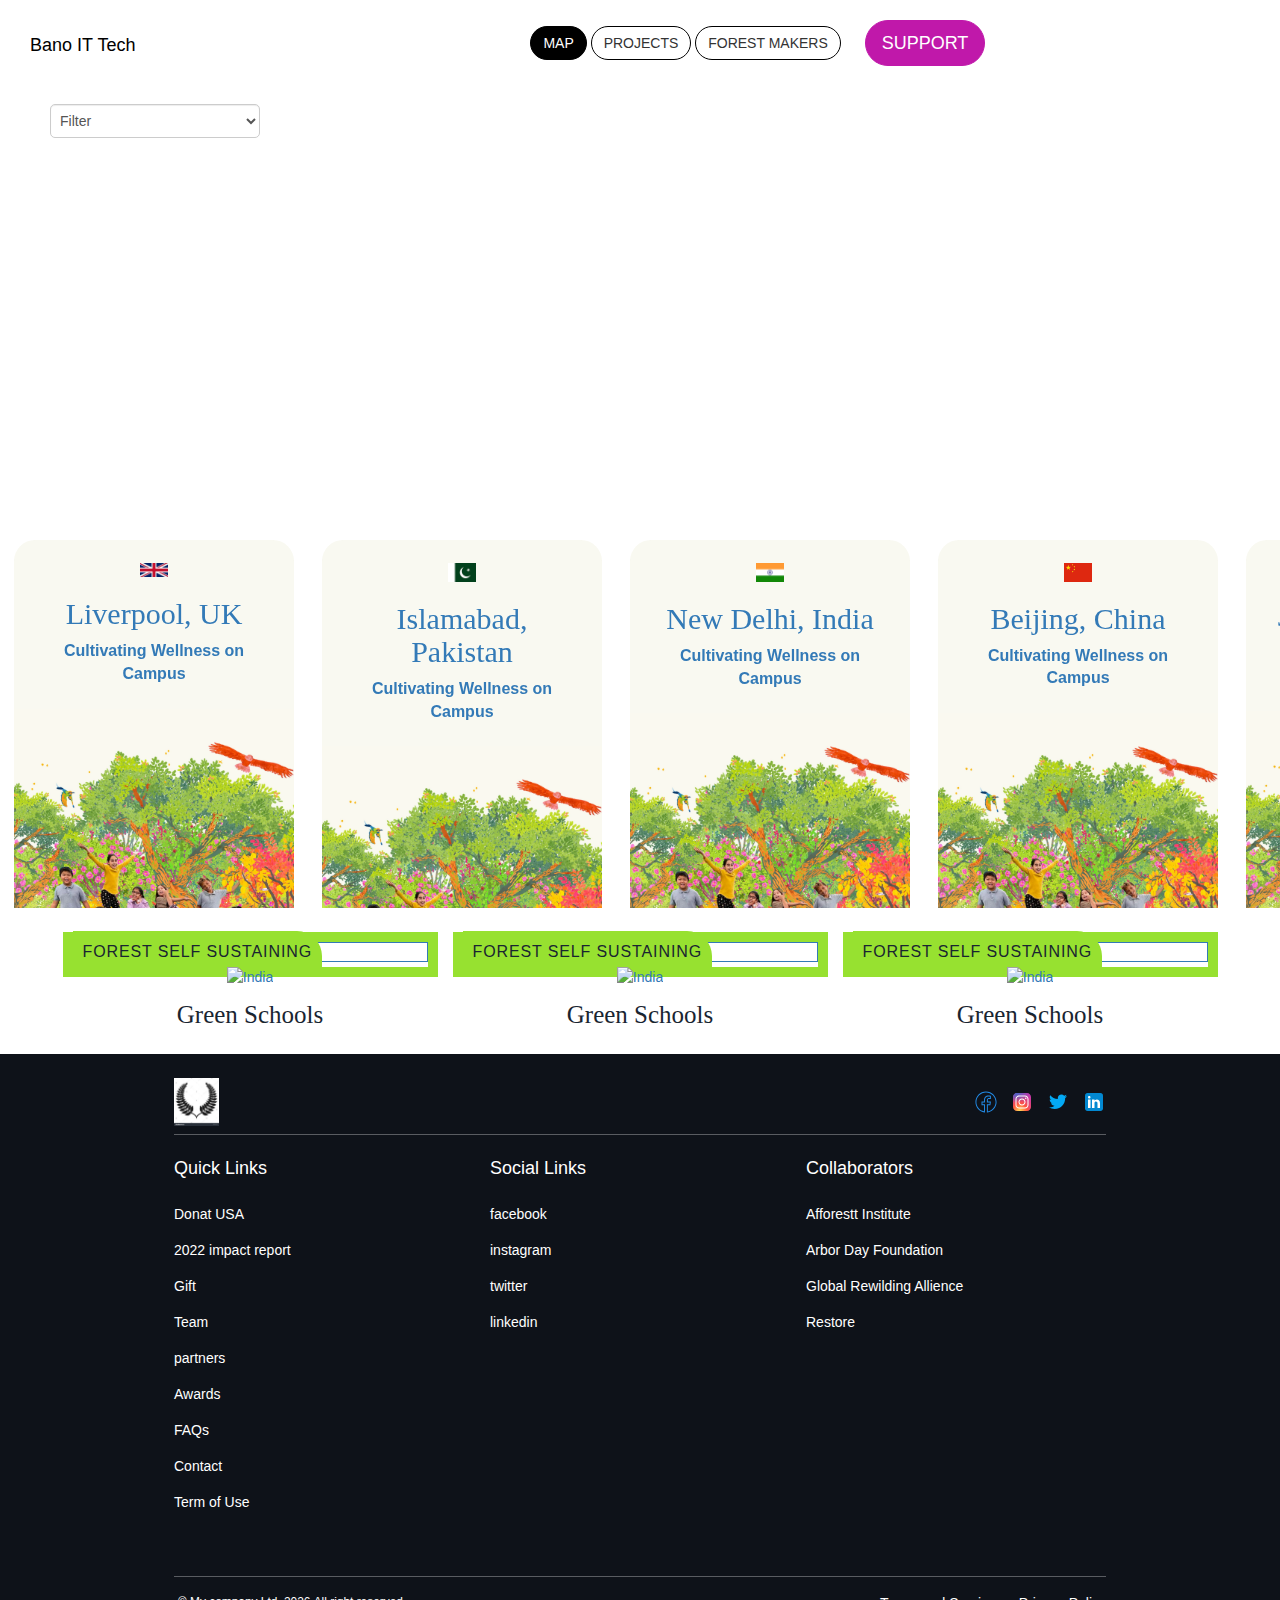
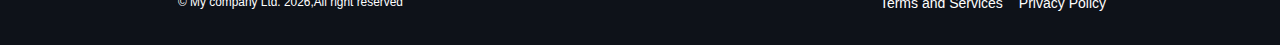
==== index.html @ d3b7c355 "common changes" ====
<!DOCTYPE html>
<html lang="en">

<head>
    <meta charset="UTF-8" />
    <meta http-equiv="X-UA-Compatible" content="IE=edge" />
    <meta name="viewport" content="width=device-width, initial-scale=1.0" />
    <title>mapExample</title>

    <link rel="stylesheet" href="./assets/css/bootstrap.min.css" />

    <link rel="stylesheet" href="https://unpkg.com/leaflet@1.9.4/dist/leaflet.css"
        integrity="sha256-p4NxAoJBhIIN+hmNHrzRCf9tD/miZyoHS5obTRR9BMY=" crossorigin="" />
    <link rel="stylesheet" href="./assets/css/style.css" />
    <link rel="stylesheet" href="./assets/css/style-slider.css" />

    <style>
        .sticky {
            position: -webkit-sticky;
            position: fixed;
            top: 0;
            width: 100%;
        }
    </style>

</head>

<body>

    <!-- navbar start -->
    <nav class="sticky navbar-light bg-light"
        style="padding-top: 20px; background-color: white !important; z-index: 2000;height: 90px;">
        <div class="container-fluid">
            <a class="navbar-brand" style="color: black;">Bano IT Tech</a>
            <button class="btn my-btn my-sm-0 item-center" style="
         color: white !important;
         background-color: black;
         margin-left: 380px;
       ">
                MAP
            </button>
            <button class="btn my-btn my-sm-0" style="margin-left: 0px">
                PROJECTS
            </button>
            <button class="btn my-btn my-sm-0" style="margin-left: 0px">
                FOREST MAKERS
            </button>
            <button class="btn my-btn-s btn-lg" onclick="location.href='support.html';">
                SUPPORT
            </button>
        </div>
    </nav>
    <!-- nabar end -->

    <div class="start">
        <!-- map start -->
        <div id="map-overlay">
            <select id="filter-select" class="form-control" onchange="listItem();">
                <option>Filter</option>
                <option value="1">Pakistan</option>
                <option value="2">UK</option>
                <option value="3">Canada</option>
                <option value="4">Dinagat Islands</option>
            </select>
        </div>
        <div id="map">
            <main class="grid-item main">
                <!-- style="transform: translate3d(-12810px, 0px, 0px); transition-duration: 0ms;" -->
                <div class="items">
                    <div class="items-0">
                        <div class="item item-start item-move" id="clickedItem1" style="margin-top: 450px;"
                            onclick="handleClick(this, 53.4084, 2.9916)">
                            <a class="item-a">
                                <div class="item-0">
                                    <div class="flag">
                                        <img src="./assets/images/UK.jpg" alt="UK">
                                    </div>
                                    <h3 class="t-size-l t-clearface t-align-c">
                                        Liverpool, UK
                                    </h3>
                                    <div class="mapProjectStrip_projectCardText__XGs_R t-size-xs t-align-c">
                                        Cultivating Wellness on Campus
                                    </div>
                                </div>
                                <div class="CardImage">
                                    <img src="./assets/images/happy.webp" data-sizes="auto"
                                        data-aspectratio="0.8225572629747753" alt="" class="lazyload" />
                                </div>
                            </a>
                        </div>
                        <div class="item item-start item-move" id="clickedItem2" style="margin-top: 450px;"
                            onclick="handleClick(this, 33.6844, 73.0479)">
                            <a class="item-a">
                                <div class="item-0">
                                    <div class="flag">
                                        <img src="./assets/images/pak.png" alt="UK">
                                    </div>
                                    <h3 class="t-size-l t-clearface t-align-c">
                                        Islamabad, Pakistan
                                    </h3>
                                    <div class="mapProjectStrip_projectCardText__XGs_R t-size-xs t-align-c">
                                        Cultivating Wellness on Campus
                                    </div>
                                </div>
                                <div class="CardImage">
                                    <img src="./assets/images/happy.webp" data-sizes="auto"
                                        data-aspectratio="0.8225572629747753" alt="" class="lazyload" />
                                </div>
                            </a>
                        </div>
                        <div class="item item-start" id="clickedItem3" style="margin-top: 450px;"
                            onclick="handleClick(this, 28.644800, 77.216721)">
                            <a class="item-a">
                                <div class="item-0">
                                    <div class="flag">
                                        <img src="./assets/images/india.png" alt="UK">
                                    </div>
                                    <h3 class="t-size-l t-clearface t-align-c">
                                        New Delhi, India
                                    </h3>
                                    <div class="mapProjectStrip_projectCardText__XGs_R t-size-xs t-align-c">
                                        Cultivating Wellness on Campus
                                    </div>
                                </div>
                                <div class="CardImage">
                                    <img src="./assets/images/happy.webp" data-sizes="auto"
                                        data-aspectratio="0.8225572629747753" alt="" class="lazyload" />
                                </div>
                            </a>
                        </div>
                        <div class="item item-start" id="clickedItem4" style="margin-top: 450px;"
                            onclick="handleClick(this, 39.916668, 116.383331)">
                            <a class="item-a">
                                <div class="item-0">
                                    <div class="flag">
                                        <img src="./assets/images/china.png" alt="UK">
                                    </div>
                                    <h3 class="t-size-l t-clearface t-align-c">
                                        Beijing, China
                                    </h3>
                                    <div class="mapProjectStrip_projectCardText__XGs_R t-size-xs t-align-c">
                                        Cultivating Wellness on Campus
                                    </div>
                                </div>
                                <div class="CardImage">
                                    <img src="./assets/images/happy.webp" data-sizes="auto"
                                        data-aspectratio="0.8225572629747753" alt="" class="lazyload" />
                                </div>
                            </a>
                        </div>
                        <div class="item item-start" id="clickedItem5" style="margin-top: 450px;"
                            onclick="handleClick(this, -6.200000, 106.816666)">
                            <a class="item-a">
                                <div class="item-0">
                                    <div class="flag">
                                        <img src="./assets/images/indonesia.jpg" alt="UK">
                                    </div>
                                    <h3 class="t-size-l t-clearface t-align-c">
                                        Jakarta, Indonesia
                                    </h3>
                                    <div class="mapProjectStrip_projectCardText__XGs_R t-size-xs t-align-c">
                                        Cultivating Wellness on Campus
                                    </div>
                                </div>
                                <div class="CardImage">
                                    <img src="./assets/images/happy.webp" data-sizes="auto"
                                        data-aspectratio="0.8225572629747753" alt="" class="lazyload" />
                                </div>
                            </a>
                        </div>
                        <div class="item item-start" id="clickedItem6" style="margin-top: 450px;"
                            onclick="handleClick(this, 23.810331,90.412521)">
                            <a class="item-a">
                                <div class="item-0">
                                    <div class="flag">
                                        <img src="./assets/images/bangaldesh.jpg" alt="UK">
                                    </div>
                                    <h3 class="t-size-l t-clearface t-align-c">
                                        Dhaka, Bangladesh
                                    </h3>
                                    <div class="mapProjectStrip_projectCardText__XGs_R t-size-xs t-align-c">
                                        Cultivating Wellness on Campus
                                    </div>
                                </div>
                                <div class="CardImage">
                                    <img src="./assets/images/happy.webp" data-sizes="auto"
                                        data-aspectratio="0.8225572629747753" alt="" class="lazyload" />
                                </div>
                            </a>
                        </div>
                        <div class="item item-start" id="clickedItem7" style="margin-top: 450px;"
                            onclick="handleClick(this, 35.652832, 139.839478)">
                            <a class="item-a">
                                <div class="item-0">
                                    <div class="flag">
                                        <img src="./assets/images/japan.png" alt="UK">
                                    </div>
                                    <h3 class="t-size-l t-clearface t-align-c">
                                        Tokyo, Japan
                                    </h3>
                                    <div class="mapProjectStrip_projectCardText__XGs_R t-size-xs t-align-c">
                                        Cultivating Wellness on Campus
                                    </div>
                                </div>
                                <div class="CardImage">
                                    <img src="./assets/images/happy.webp" data-sizes="auto"
                                        data-aspectratio="0.8225572629747753" alt="" class="lazyload" />
                                </div>
                            </a>
                        </div>
                        <div class="item item-start" id="clickedItem8" style="margin-top: 450px;"
                            onclick="handleClick(this, 35.715298, 51.404343)">
                            <a class="item-a">
                                <div class="item-0">
                                    <div class="flag">
                                        <img src="./assets/images/iran.png" alt="UK">
                                    </div>
                                    <h3 class="t-size-l t-clearface t-align-c">
                                        Tehran, Iran
                                    </h3>
                                    <div class="mapProjectStrip_projectCardText__XGs_R t-size-xs t-align-c">
                                        Cultivating Wellness on Campus
                                    </div>
                                </div>
                                <div class="CardImage">
                                    <img src="./assets/images/happy.webp" data-sizes="auto"
                                        data-aspectratio="0.8225572629747753" alt="" class="lazyload" />
                                </div>
                            </a>
                        </div>
                        <div class="item item-start" id="clickedItem9" style="margin-top: 450px;"
                            onclick="handleClick(this, 39.925533, 32.866287)">
                            <a class="item-a">
                                <div class="item-0">
                                    <div class="flag">
                                        <img src="./assets/images/turkey.png" alt="UK">
                                    </div>
                                    <h3 class="t-size-l t-clearface t-align-c">
                                        Ankara, Turkey
                                    </h3>
                                    <div class="mapProjectStrip_projectCardText__XGs_R t-size-xs t-align-c">
                                        Cultivating Wellness on Campus
                                    </div>
                                </div>
                                <div class="CardImage">
                                    <img src="./assets/images/happy.webp" data-sizes="auto"
                                        data-aspectratio="0.8225572629747753" alt="" class="lazyload" />
                                </div>
                            </a>
                        </div>
                        <div class="item item-start" id="clickedItem10" style="margin-top: 450px;"
                            onclick="handleClick(this, 13.736717,100.523186)">
                            <a class="item-a">
                                <div class="item-0">
                                    <div class="flag">
                                        <img src="./assets/images/thailand.png" alt="UK">
                                    </div>
                                    <h3 class="t-size-l t-clearface t-align-c">
                                        Bangkok, Thailand
                                    </h3>
                                    <div class="mapProjectStrip_projectCardText__XGs_R t-size-xs t-align-c">
                                        Cultivating Wellness on Campus
                                    </div>
                                </div>
                                <div class="CardImage">
                                    <img src="./assets/images/happy.webp" data-sizes="auto"
                                        data-aspectratio="0.8225572629747753" alt="" class="lazyload" />
                                </div>
                            </a>
                        </div>
                        <div class="item item-start" id="clickedItem11" style="margin-top: 450px;"
                            onclick="handleClick(this, 14.5995, 120.9842)">
                            <a class="item-a">
                                <div class="item-0">
                                    <div class="flag">
                                        <img src="./assets/images/Philippines.png" alt="UK">
                                    </div>
                                    <h3 class="t-size-l t-clearface t-align-c">
                                        Manila, Philippines
                                    </h3>
                                    <div class="mapProjectStrip_projectCardText__XGs_R t-size-xs t-align-c">
                                        Cultivating Wellness on Campus
                                    </div>
                                </div>
                                <div class="CardImage">
                                    <img src="./assets/images/happy.webp" data-sizes="auto"
                                        data-aspectratio="0.8225572629747753" alt="" class="lazyload" />
                                </div>
                            </a>
                        </div>
                        <div class="item item-start" id="clickedItem12" style="margin-top: 450px;"
                            onclick="handleClick(this, 21.0285, 105.8542)">
                            <a class="item-a">
                                <div class="item-0">
                                    <div class="flag">
                                        <img src="./assets/images/Vietnam.png" alt="UK">
                                    </div>
                                    <h3 class="t-size-l t-clearface t-align-c">
                                        Hanoi, Vietnam
                                    </h3>
                                    <div class="mapProjectStrip_projectCardText__XGs_R t-size-xs t-align-c">
                                        Cultivating Wellness on Campus
                                    </div>
                                </div>
                                <div class="CardImage">
                                    <img src="./assets/images/happy.webp" data-sizes="auto"
                                        data-aspectratio="0.8225572629747753" alt="" class="lazyload" />
                                </div>
                            </a>
                        </div>
                        <div class="item item-start" id="clickedItem13" style="margin-top: 450px;"
                            onclick="handleClick(this, 19.7633, 96.0785)">
                            <a class="item-a">
                                <div class="item-0">
                                    <div class="flag">
                                        <img src="./assets/images/Myanmar.png" alt="UK">
                                    </div>
                                    <h3 class="t-size-l t-clearface t-align-c">
                                        Naypyidaw, Myanmar
                                    </h3>
                                    <div class="mapProjectStrip_projectCardText__XGs_R t-size-xs t-align-c">
                                        Cultivating Wellness on Campus
                                    </div>
                                </div>
                                <div class="CardImage">
                                    <img src="./assets/images/happy.webp" data-sizes="auto"
                                        data-aspectratio="0.8225572629747753" alt="" class="lazyload" />
                                </div>
                            </a>
                        </div>
                        <div class="item item-start" id="clickedItem14" style="margin-top: 450px;"
                            onclick="handleClick(this, 37.5665, 126.9780)">
                            <a class="item-a">
                                <div class="item-0">
                                    <div class="flag">
                                        <img src="./assets/images/SouthKorea.png" alt="UK">
                                    </div>
                                    <h3 class="t-size-l t-clearface t-align-c">
                                        Seoul, South Korea
                                    </h3>
                                    <div class="mapProjectStrip_projectCardText__XGs_R t-size-xs t-align-c">
                                        Cultivating Wellness on Campus
                                    </div>
                                </div>
                                <div class="CardImage">
                                    <img src="./assets/images/happy.webp" data-sizes="auto"
                                        data-aspectratio="0.8225572629747753" alt="" class="lazyload" />
                                </div>
                            </a>
                        </div>
                        <div class="item item-start" id="clickedItem15" style="margin-top: 450px;"
                            onclick="handleClick(this, 33.3152, 44.3661)">
                            <a class="item-a">
                                <div class="item-0">
                                    <div class="flag">
                                        <img src="./assets/images/Iraq.png" alt="UK">
                                    </div>
                                    <h3 class="t-size-l t-clearface t-align-c">
                                        Baghdad, Iraq
                                    </h3>
                                    <div class="mapProjectStrip_projectCardText__XGs_R t-size-xs t-align-c">
                                        Cultivating Wellness on Campus
                                    </div>
                                </div>
                                <div class="CardImage">
                                    <img src="./assets/images/happy.webp" data-sizes="auto"
                                        data-aspectratio="0.8225572629747753" alt="" class="lazyload" />
                                </div>
                            </a>
                        </div>
                        <div class="item item-start" id="clickedItem16" style="margin-top: 450px;"
                            onclick="handleClick(this, 34.5553, 69.2075)">
                            <a class="item-a">
                                <div class="item-0">
                                    <div class="flag">
                                        <img src="./assets/images/Afghanistan.jpg" alt="UK">
                                    </div>
                                    <h3 class="t-size-l t-clearface t-align-c">
                                        Kabul, Afghanistan
                                    </h3>
                                    <div class="mapProjectStrip_projectCardText__XGs_R t-size-xs t-align-c">
                                        Cultivating Wellness on Campus
                                    </div>
                                </div>
                                <div class="CardImage">
                                    <img src="./assets/images/happy.webp" data-sizes="auto"
                                        data-aspectratio="0.8225572629747753" alt="" class="lazyload" />
                                </div>
                            </a>
                        </div>
                        <div class="item item-start" id="clickedItem17" style="margin-top: 450px;"
                            onclick="handleClick(this, 24.7136, 46.6753)">
                            <a class="item-a">
                                <div class="item-0">
                                    <div class="flag">
                                        <img src="./assets/images/SaudiArabia.png" alt="UK">
                                    </div>
                                    <h3 class="t-size-l t-clearface t-align-c">
                                        Riyadh, Saudi Arabia
                                    </h3>
                                    <div class="mapProjectStrip_projectCardText__XGs_R t-size-xs t-align-c">
                                        Cultivating Wellness on Campus
                                    </div>
                                </div>
                                <div class="CardImage">
                                    <img src="./assets/images/happy.webp" data-sizes="auto"
                                        data-aspectratio="0.8225572629747753" alt="" class="lazyload" />
                                </div>
                            </a>
                        </div>
                        <div class="item item-start" id="clickedItem18" style="margin-top: 450px;"
                            onclick="handleClick(this, 41.2995, 69.2401)">
                            <a class="item-a">
                                <div class="item-0">
                                    <div class="flag">
                                        <img src="./assets/images/Uzbekistan.png" alt="UK">
                                    </div>
                                    <h3 class="t-size-l t-clearface t-align-c">
                                        Tashkent, Uzbekistan
                                    </h3>
                                    <div class="mapProjectStrip_projectCardText__XGs_R t-size-xs t-align-c">
                                        Cultivating Wellness on Campus
                                    </div>
                                </div>
                                <div class="CardImage">
                                    <img src="./assets/images/happy.webp" data-sizes="auto"
                                        data-aspectratio="0.8225572629747753" alt="" class="lazyload" />
                                </div>
                            </a>
                        </div>
                        <div class="item item-start" id="clickedItem19" style="margin-top: 450px;"
                            onclick="handleClick(this, 15.3694, 44.1910)">
                            <a class="item-a">
                                <div class="item-0">
                                    <div class="flag">
                                        <img src="./assets/images/Yemen.png" alt="UK">
                                    </div>
                                    <h3 class="t-size-l t-clearface t-align-c">
                                        Sana'a, Yemen
                                    </h3>
                                    <div class="mapProjectStrip_projectCardText__XGs_R t-size-xs t-align-c">
                                        Cultivating Wellness on Campus
                                    </div>
                                </div>
                                <div class="CardImage">
                                    <img src="./assets/images/happy.webp" data-sizes="auto"
                                        data-aspectratio="0.8225572629747753" alt="" class="lazyload" />
                                </div>
                            </a>
                        </div>
                        <div class="item item-start" id="clickedItem20" style="margin-top: 450px;"
                            onclick="handleClick(this, 3.1390, 101.6869)">
                            <a class="item-a">
                                <div class="item-0">
                                    <div class="flag">
                                        <img src="./assets/images/Malaysia.png" alt="UK">
                                    </div>
                                    <h3 class="t-size-l t-clearface t-align-c">
                                        Kuala Lumpur, Malaysia
                                    </h3>
                                    <div class="mapProjectStrip_projectCardText__XGs_R t-size-xs t-align-c">
                                        Cultivating Wellness on Campus
                                    </div>
                                </div>
                                <div class="CardImage">
                                    <img src="./assets/images/happy.webp" data-sizes="auto"
                                        data-aspectratio="0.8225572629747753" alt="" class="lazyload" />
                                </div>
                            </a>
                        </div>
                        <div class="item item-start" id="clickedItem21" style="margin-top: 450px;"
                            onclick="handleClick(this, 27.7172, 85.3240)">
                            <a class="item-a">
                                <div class="item-0">
                                    <div class="flag">
                                        <img src="./assets/images/Nepal.png" alt="UK">
                                    </div>
                                    <h3 class="t-size-l t-clearface t-align-c">
                                        Kathmandu, Nepal
                                    </h3>
                                    <div class="mapProjectStrip_projectCardText__XGs_R t-size-xs t-align-c">
                                        Cultivating Wellness on Campus
                                    </div>
                                </div>
                                <div class="CardImage">
                                    <img src="./assets/images/happy.webp" data-sizes="auto"
                                        data-aspectratio="0.8225572629747753" alt="" class="lazyload" />
                                </div>
                            </a>
                        </div>
                        <div class="item item-start" id="clickedItem22" style="margin-top: 450px;"
                            onclick="handleClick(this, 39.0392, 125.7625)">
                            <a class="item-a">
                                <div class="item-0">
                                    <div class="flag">
                                        <img src="./assets/images/NorthKorea.png" alt="UK">
                                    </div>
                                    <h3 class="t-size-l t-clearface t-align-c">
                                        Pyongyang, North Korea
                                    </h3>
                                    <div class="mapProjectStrip_projectCardText__XGs_R t-size-xs t-align-c">
                                        Cultivating Wellness on Campus
                                    </div>
                                </div>
                                <div class="CardImage">
                                    <img src="./assets/images/happy.webp" data-sizes="auto"
                                        data-aspectratio="0.8225572629747753" alt="" class="lazyload" />
                                </div>
                            </a>
                        </div>
                        <div class="item item-start" id="clickedItem23" style="margin-top: 450px;"
                            onclick="handleClick(this, 33.5138, 36.2765)">
                            <a class="item-a">
                                <div class="item-0">
                                    <div class="flag">
                                        <img src="./assets/images/Syria.png" alt="UK">
                                    </div>
                                    <h3 class="t-size-l t-clearface t-align-c">
                                        Damascus, Syria
                                    </h3>
                                    <div class="mapProjectStrip_projectCardText__XGs_R t-size-xs t-align-c">
                                        Cultivating Wellness on Campus
                                    </div>
                                </div>
                                <div class="CardImage">
                                    <img src="./assets/images/happy.webp" data-sizes="auto"
                                        data-aspectratio="0.8225572629747753" alt="" class="lazyload" />
                                </div>
                            </a>
                        </div>
                        <div class="item item-start" id="clickedItem24" style="margin-top: 450px;"
                            onclick="handleClick(this, 6.9271, 79.8612)">
                            <a class="item-a">
                                <div class="item-0">
                                    <div class="flag">
                                        <img src="./assets/images/SriLanka.png" alt="UK">
                                    </div>
                                    <h3 class="t-size-l t-clearface t-align-c">
                                        Colombo, Sri Lanka
                                    </h3>
                                    <div class="mapProjectStrip_projectCardText__XGs_R t-size-xs t-align-c">
                                        Cultivating Wellness on Campus
                                    </div>
                                </div>
                                <div class="CardImage">
                                    <img src="./assets/images/happy.webp" data-sizes="auto"
                                        data-aspectratio="0.8225572629747753" alt="" class="lazyload" />
                                </div>
                            </a>
                        </div>
                        <div class="item item-start" id="clickedItem25" style="margin-top: 450px;"
                            onclick="handleClick(this, 51.1605, 71.4704)">
                            <a class="item-a">
                                <div class="item-0">
                                    <div class="flag">
                                        <img src="./assets/images/Kazakhstan.png" alt="UK">
                                    </div>
                                    <h3 class="t-size-l t-clearface t-align-c">
                                        Nur-Sultan, Kazakhstan
                                    </h3>
                                    <div class="mapProjectStrip_projectCardText__XGs_R t-size-xs t-align-c">
                                        Cultivating Wellness on Campus
                                    </div>
                                </div>
                                <div class="CardImage">
                                    <img src="./assets/images/happy.webp" data-sizes="auto"
                                        data-aspectratio="0.8225572629747753" alt="" class="lazyload" />
                                </div>
                            </a>
                        </div>
                        <div class="item item-start" id="clickedItem26" style="margin-top: 450px;"
                            onclick="handleClick(this, 11.5564, 104.9282)">
                            <a class="item-a">
                                <div class="item-0">
                                    <div class="flag">
                                        <img src="./assets/images/Cambodia.png" alt="UK">
                                    </div>
                                    <h3 class="t-size-l t-clearface t-align-c">
                                        Phnom Penh, Cambodia
                                    </h3>
                                    <div class="mapProjectStrip_projectCardText__XGs_R t-size-xs t-align-c">
                                        Cultivating Wellness on Campus
                                    </div>
                                </div>
                                <div class="CardImage">
                                    <img src="./assets/images/happy.webp" data-sizes="auto"
                                        data-aspectratio="0.8225572629747753" alt="" class="lazyload" />
                                </div>
                            </a>
                        </div>
                        <div class="item item-start" id="clickedItem27" style="margin-top: 450px;"
                            onclick="handleClick(this, 31.9632, 35.9304)">
                            <a class="item-a">
                                <div class="item-0">
                                    <div class="flag">
                                        <img src="./assets/images/Jordan.png" alt="UK">
                                    </div>
                                    <h3 class="t-size-l t-clearface t-align-c">
                                        Amman, Jordan
                                    </h3>
                                    <div class="mapProjectStrip_projectCardText__XGs_R t-size-xs t-align-c">
                                        Cultivating Wellness on Campus
                                    </div>
                                </div>
                                <div class="CardImage">
                                    <img src="./assets/images/happy.webp" data-sizes="auto"
                                        data-aspectratio="0.8225572629747753" alt="" class="lazyload" />
                                </div>
                            </a>
                        </div>
                        <div class="item item-start" id="clickedItem28" style="margin-top: 450px;"
                            onclick="handleClick(this, 40.4093, 49.8671)">
                            <a class="item-a">
                                <div class="item-0">
                                    <div class="flag">
                                        <img src="./assets/images/Azerbaijan.png" alt="UK">
                                    </div>
                                    <h3 class="t-size-l t-clearface t-align-c">
                                        Baku, Azerbaijan
                                    </h3>
                                    <div class="mapProjectStrip_projectCardText__XGs_R t-size-xs t-align-c">
                                        Cultivating Wellness on Campus
                                    </div>
                                </div>
                                <div class="CardImage">
                                    <img src="./assets/images/happy.webp" data-sizes="auto"
                                        data-aspectratio="0.8225572629747753" alt="" class="lazyload" />
                                </div>
                            </a>
                        </div>
                        <div class="item item-start" id="clickedItem29" style="margin-top: 450px;"
                            onclick="handleClick(this, 38.5600, 68.7738)">
                            <a class="item-a">
                                <div class="item-0">
                                    <div class="flag">
                                        <img src="./assets/images/Tajikistan.png" alt="UK">
                                    </div>
                                    <h3 class="t-size-l t-clearface t-align-c">
                                        Dushanbe, Tajikistan
                                    </h3>
                                    <div class="mapProjectStrip_projectCardText__XGs_R t-size-xs t-align-c">
                                        Cultivating Wellness on Campus
                                    </div>
                                </div>
                                <div class="CardImage">
                                    <img src="./assets/images/happy.webp" data-sizes="auto"
                                        data-aspectratio="0.8225572629747753" alt="" class="lazyload" />
                                </div>
                            </a>
                        </div>
                        <div class="item item-start" id="clickedItem30" style="margin-top: 450px;"
                            onclick="handleClick(this, 24.4539, 54.3773)">
                            <a class="item-a">
                                <div class="item-0">
                                    <div class="flag">
                                        <img src="./assets/images/UnitedArabEmirates.png" alt="UK">
                                    </div>
                                    <h3 class="t-size-l t-clearface t-align-c">
                                        Abu Dhabi, UAE
                                    </h3>
                                    <div class="mapProjectStrip_projectCardText__XGs_R t-size-xs t-align-c">
                                        Cultivating Wellness on Campus
                                    </div>
                                </div>
                                <div class="CardImage">
                                    <img src="./assets/images/happy.webp" data-sizes="auto"
                                        data-aspectratio="0.8225572629747753" alt="" class="lazyload" />
                                </div>
                            </a>
                        </div>
                        <div class="item item-start" id="clickedItem31" style="margin-top: 450px;"
                            onclick="handleClick(this, 31.7683, 35.2137)">
                            <a class="item-a">
                                <div class="item-0">
                                    <div class="flag">
                                        <img src="./assets/images/Israel.png" alt="UK">
                                    </div>
                                    <h3 class="t-size-l t-clearface t-align-c">
                                        Jerusalem, Israel
                                    </h3>
                                    <div class="mapProjectStrip_projectCardText__XGs_R t-size-xs t-align-c">
                                        Cultivating Wellness on Campus
                                    </div>
                                </div>
                                <div class="CardImage">
                                    <img src="./assets/images/happy.webp" data-sizes="auto"
                                        data-aspectratio="0.8225572629747753" alt="" class="lazyload" />
                                </div>
                            </a>
                        </div>
                        <div class="item item-start" id="clickedItem32" style="margin-top: 450px;"
                            onclick="handleClick(this, 17.9757, 102.6331)">
                            <a class="item-a">
                                <div class="item-0">
                                    <div class="flag">
                                        <img src="./assets/images/Laos.png" alt="UK">
                                    </div>
                                    <h3 class="t-size-l t-clearface t-align-c">
                                        Vientiane, Laos
                                    </h3>
                                    <div class="mapProjectStrip_projectCardText__XGs_R t-size-xs t-align-c">
                                        Cultivating Wellness on Campus
                                    </div>
                                </div>
                                <div class="CardImage">
                                    <img src="./assets/images/happy.webp" data-sizes="auto"
                                        data-aspectratio="0.8225572629747753" alt="" class="lazyload" />
                                </div>
                            </a>
                        </div>
                        <div class="item item-start" id="clickedItem33" style="margin-top: 450px;"
                            onclick="handleClick(this, 42.8746, 74.5698)">
                            <a class="item-a">
                                <div class="item-0">
                                    <div class="flag">
                                        <img src="./assets/images/Kyrgyzstan.png" alt="UK">
                                    </div>
                                    <h3 class="t-size-l t-clearface t-align-c">
                                        Bishkek, Kyrgyzstan
                                    </h3>
                                    <div class="mapProjectStrip_projectCardText__XGs_R t-size-xs t-align-c">
                                        Cultivating Wellness on Campus
                                    </div>
                                </div>
                                <div class="CardImage">
                                    <img src="./assets/images/happy.webp" data-sizes="auto"
                                        data-aspectratio="0.8225572629747753" alt="" class="lazyload" />
                                </div>
                            </a>
                        </div>
                        <div class="item item-start" id="clickedItem34" style="margin-top: 450px;"
                            onclick="handleClick(this, 37.9601, 58.3261)">
                            <a class="item-a">
                                <div class="item-0">
                                    <div class="flag">
                                        <img src="./assets/images/Turkmenistan.jpg" alt="UK">
                                    </div>
                                    <h3 class="t-size-l t-clearface t-align-c">
                                        Ashgabat, Turkmenistan
                                    </h3>
                                    <div class="mapProjectStrip_projectCardText__XGs_R t-size-xs t-align-c">
                                        Cultivating Wellness on Campus
                                    </div>
                                </div>
                                <div class="CardImage">
                                    <img src="./assets/images/happy.webp" data-sizes="auto"
                                        data-aspectratio="0.8225572629747753" alt="" class="lazyload" />
                                </div>
                            </a>
                        </div>
                        <div class="item item-start" id="clickedItem35" style="margin-top: 450px;"
                            onclick="handleClick(this, 1.3521, 103.8198)">
                            <a class="item-a">
                                <div class="item-0">
                                    <div class="flag">
                                        <img src="./assets/images/Singapore.png" alt="UK">
                                    </div>
                                    <h3 class="t-size-l t-clearface t-align-c">
                                        Singapore, Singapore
                                    </h3>
                                    <div class="mapProjectStrip_projectCardText__XGs_R t-size-xs t-align-c">
                                        Cultivating Wellness on Campus
                                    </div>
                                </div>
                                <div class="CardImage">
                                    <img src="./assets/images/happy.webp" data-sizes="auto"
                                        data-aspectratio="0.8225572629747753" alt="" class="lazyload" />
                                </div>
                            </a>
                        </div>
                        <div class="item item-start" id="clickedItem36" style="margin-top: 450px;"
                            onclick="handleClick(this, 31.9038, 35.2034)">
                            <a class="item-a">
                                <div class="item-0">
                                    <div class="flag">
                                        <img src="./assets/images/StateofPalestine.png" alt="UK">
                                    </div>
                                    <h3 class="t-size-l t-clearface t-align-c">
                                        Ramallah, State of Palestine
                                    </h3>
                                    <div class="mapProjectStrip_projectCardText__XGs_R t-size-xs t-align-c">
                                        Cultivating Wellness on Campus
                                    </div>
                                </div>
                                <div class="CardImage">
                                    <img src="./assets/images/happy.webp" data-sizes="auto"
                                        data-aspectratio="0.8225572629747753" alt="" class="lazyload" />
                                </div>
                            </a>
                        </div>
                        <div class="item item-start" id="clickedItem37" style="margin-top: 450px;"
                            onclick="handleClick(this, 33.8886, 35.4955)">
                            <a class="item-a">
                                <div class="item-0">
                                    <div class="flag">
                                        <img src="./assets/images/Lebanon.png" alt="UK">
                                    </div>
                                    <h3 class="t-size-l t-clearface t-align-c">
                                        Beirut, Lebanon
                                    </h3>
                                    <div class="mapProjectStrip_projectCardText__XGs_R t-size-xs t-align-c">
                                        Cultivating Wellness on Campus
                                    </div>
                                </div>
                                <div class="CardImage">
                                    <img src="./assets/images/happy.webp" data-sizes="auto"
                                        data-aspectratio="0.8225572629747753" alt="" class="lazyload" />
                                </div>
                            </a>
                        </div>
                        <div class="item item-start" id="clickedItem38" style="margin-top: 450px;"
                            onclick="handleClick(this, 23.6100, 58.5909)">
                            <a class="item-a">
                                <div class="item-0">
                                    <div class="flag">
                                        <img src="./assets/images/Oman.png" alt="UK">
                                    </div>
                                    <h3 class="t-size-l t-clearface t-align-c">
                                        Muscat, Oman
                                    </h3>
                                    <div class="mapProjectStrip_projectCardText__XGs_R t-size-xs t-align-c">
                                        Cultivating Wellness on Campus
                                    </div>
                                </div>
                                <div class="CardImage">
                                    <img src="./assets/images/happy.webp" data-sizes="auto"
                                        data-aspectratio="0.8225572629747753" alt="" class="lazyload" />
                                </div>
                            </a>
                        </div>
                        <div class="item item-start" id="clickedItem39" style="margin-top: 450px;"
                            onclick="handleClick(this, 29.3759, 47.9774)">
                            <a class="item-a">
                                <div class="item-0">
                                    <div class="flag">
                                        <img src="./assets/images/Kuwait.png" alt="UK">
                                    </div>
                                    <h3 class="t-size-l t-clearface t-align-c">
                                        Kuwait City, Kuwait
                                    </h3>
                                    <div class="mapProjectStrip_projectCardText__XGs_R t-size-xs t-align-c">
                                        Cultivating Wellness on Campus
                                    </div>
                                </div>
                                <div class="CardImage">
                                    <img src="./assets/images/happy.webp" data-sizes="auto"
                                        data-aspectratio="0.8225572629747753" alt="" class="lazyload" />
                                </div>
                            </a>
                        </div>
                        <div class="item item-start" id="clickedItem40" style="margin-top: 450px;"
                            onclick="handleClick(this, 41.7151, 44.8271)">
                            <a class="item-a">
                                <div class="item-0">
                                    <div class="flag">
                                        <img src="./assets/images/Georgia.png" alt="UK">
                                    </div>
                                    <h3 class="t-size-l t-clearface t-align-c">
                                        Tbilisi, Georgia
                                    </h3>
                                    <div class="mapProjectStrip_projectCardText__XGs_R t-size-xs t-align-c">
                                        Cultivating Wellness on Campus
                                    </div>
                                </div>
                                <div class="CardImage">
                                    <img src="./assets/images/happy.webp" data-sizes="auto"
                                        data-aspectratio="0.8225572629747753" alt="" class="lazyload" />
                                </div>
                            </a>
                        </div>
                        <div class="item item-start" id="clickedItem41" style="margin-top: 450px;"
                            onclick="handleClick(this, 47.9204, 106.9179)">
                            <a class="item-a">
                                <div class="item-0">
                                    <div class="flag">
                                        <img src="./assets/images/Mongolia.png" alt="UK">
                                    </div>
                                    <h3 class="t-size-l t-clearface t-align-c">
                                        Ulaanbaatar, Mongolia
                                    </h3>
                                    <div class="mapProjectStrip_projectCardText__XGs_R t-size-xs t-align-c">
                                        Cultivating Wellness on Campus
                                    </div>
                                </div>
                                <div class="CardImage">
                                    <img src="./assets/images/happy.webp" data-sizes="auto"
                                        data-aspectratio="0.8225572629747753" alt="" class="lazyload" />
                                </div>
                            </a>
                        </div>
                        <div class="item item-start" id="clickedItem42" style="margin-top: 450px;"
                            onclick="handleClick(this, 40.1872, 44.5152)">
                            <a class="item-a">
                                <div class="item-0">
                                    <div class="flag">
                                        <img src="./assets/images/Armenia.png" alt="UK">
                                    </div>
                                    <h3 class="t-size-l t-clearface t-align-c">
                                        Yerevan, Armenia
                                    </h3>
                                    <div class="mapProjectStrip_projectCardText__XGs_R t-size-xs t-align-c">
                                        Cultivating Wellness on Campus
                                    </div>
                                </div>
                                <div class="CardImage">
                                    <img src="./assets/images/happy.webp" data-sizes="auto"
                                        data-aspectratio="0.8225572629747753" alt="" class="lazyload" />
                                </div>
                            </a>
                        </div>
                        <div class="item item-start" id="clickedItem43" style="margin-top: 450px;"
                            onclick="handleClick(this, 25.2769, 51.5200)">
                            <a class="item-a">
                                <div class="item-0">
                                    <div class="flag">
                                        <img src="./assets/images/Qatar.png" alt="UK">
                                    </div>
                                    <h3 class="t-size-l t-clearface t-align-c">
                                        Doha, Qatar
                                    </h3>
                                    <div class="mapProjectStrip_projectCardText__XGs_R t-size-xs t-align-c">
                                        Cultivating Wellness on Campus
                                    </div>
                                </div>
                                <div class="CardImage">
                                    <img src="./assets/images/happy.webp" data-sizes="auto"
                                        data-aspectratio="0.8225572629747753" alt="" class="lazyload" />
                                </div>
                            </a>
                        </div>
                        <div class="item item-start" id="clickedItem44" style="margin-top: 450px;"
                            onclick="handleClick(this, 26.2285, 50.5860)">
                            <a class="item-a">
                                <div class="item-0">
                                    <div class="flag">
                                        <img src="./assets/images/Bahrain.png" alt="UK">
                                    </div>
                                    <h3 class="t-size-l t-clearface t-align-c">
                                        Manama, Bahrain
                                    </h3>
                                    <div class="mapProjectStrip_projectCardText__XGs_R t-size-xs t-align-c">
                                        Cultivating Wellness on Campus
                                    </div>
                                </div>
                                <div class="CardImage">
                                    <img src="./assets/images/happy.webp" data-sizes="auto"
                                        data-aspectratio="0.8225572629747753" alt="" class="lazyload" />
                                </div>
                            </a>
                        </div>
                        <div class="item item-start" id="clickedItem45" style="margin-top: 450px;"
                            onclick="handleClick(this, 8.5568, 125.5603)">
                            <a class="item-a">
                                <div class="item-0">
                                    <div class="flag">
                                        <img src="./assets/images/Timor-Leste.png" alt="UK">
                                    </div>
                                    <h3 class="t-size-l t-clearface t-align-c">
                                        Dili, Timor-Leste
                                    </h3>
                                    <div class="mapProjectStrip_projectCardText__XGs_R t-size-xs t-align-c">
                                        Cultivating Wellness on Campus
                                    </div>
                                </div>
                                <div class="CardImage">
                                    <img src="./assets/images/happy.webp" data-sizes="auto"
                                        data-aspectratio="0.8225572629747753" alt="" class="lazyload" />
                                </div>
                            </a>
                        </div>
                        <div class="item item-start" id="clickedItem46" style="margin-top: 450px;"
                            onclick="handleClick(this, 35.1856, 33.3823)">
                            <a class="item-a">
                                <div class="item-0">
                                    <div class="flag">
                                        <img src="./assets/images/Cyprus.png" alt="UK">
                                    </div>
                                    <h3 class="t-size-l t-clearface t-align-c">
                                        Nicosia, Cyprus
                                    </h3>
                                    <div class="mapProjectStrip_projectCardText__XGs_R t-size-xs t-align-c">
                                        Cultivating Wellness on Campus
                                    </div>
                                </div>
                                <div class="CardImage">
                                    <img src="./assets/images/happy.webp" data-sizes="auto"
                                        data-aspectratio="0.8225572629747753" alt="" class="lazyload" />
                                </div>
                            </a>
                        </div>
                        <div class="item item-start" id="clickedItem47" style="margin-top: 450px;"
                            onclick="handleClick(this, 27.4728, 89.6390)">
                            <a class="item-a">
                                <div class="item-0">
                                    <div class="flag">
                                        <img src="./assets/images/Bhutan.png" alt="UK">
                                    </div>
                                    <h3 class="t-size-l t-clearface t-align-c">
                                        Thimphu, Bhutan
                                    </h3>
                                    <div class="mapProjectStrip_projectCardText__XGs_R t-size-xs t-align-c">
                                        Cultivating Wellness on Campus
                                    </div>
                                </div>
                                <div class="CardImage">
                                    <img src="./assets/images/happy.webp" data-sizes="auto"
                                        data-aspectratio="0.8225572629747753" alt="" class="lazyload" />
                                </div>
                            </a>
                        </div>
                        <div class="item item-start" id="clickedItem48" style="margin-top: 450px;"
                            onclick="handleClick(this, 4.1755, 73.5093)">
                            <a class="item-a">
                                <div class="item-0">
                                    <div class="flag">
                                        <img src="./assets/images/Maldives.png" alt="UK">
                                    </div>
                                    <h3 class="t-size-l t-clearface t-align-c">
                                        Malé, Maldives
                                    </h3>
                                    <div class="mapProjectStrip_projectCardText__XGs_R t-size-xs t-align-c">
                                        Cultivating Wellness on Campus
                                    </div>
                                </div>
                                <div class="CardImage">
                                    <img src="./assets/images/happy.webp" data-sizes="auto"
                                        data-aspectratio="0.8225572629747753" alt="" class="lazyload" />
                                </div>
                            </a>
                        </div>
                        <div class="item item-start" id="clickedItem49" style="margin-top: 450px;"
                            onclick="handleClick(this, 4.9031, 114.9408)">
                            <a class="item-a">
                                <div class="item-0">
                                    <div class="flag">
                                        <img src="./assets/images/Brunei.jpg" alt="UK">
                                    </div>
                                    <h3 class="t-size-l t-clearface t-align-c">
                                        Bandar Seri Begawan, Brunei
                                    </h3>
                                    <div class="mapProjectStrip_projectCardText__XGs_R t-size-xs t-align-c">
                                        Cultivating Wellness on Campus
                                    </div>
                                </div>
                                <div class="CardImage">
                                    <img src="./assets/images/happy.webp" data-sizes="auto"
                                        data-aspectratio="0.8225572629747753" alt="" class="lazyload" />
                                </div>
                            </a>
                        </div>
                    </div>
                </div>
            </main>
        </div>
    </div>
    <!-- map end -->

    <!-- grid start -->
    <div class="grid">
        <div class="grids">
            <div class="grids-0">

                <div class="t-align-c item-grid item-grid-0 grid-item-prj">
                    <a class="item-a-grid"
                        style="border-color: rgb(151, 225, 48); border-width: 10px; border-style: solid;" href="">
                        <div class="item-f"><img
                                src="https://cdn.sanity.io/images/oyzyxja8/production/b704a10f0fdcb8ec6b7a96ef936c1aa6a5388149-214x142.png?w=120&amp;q=75"
                                alt="India"></div>
                        <div class="item-main">
                            <div class="item-main-0 t-size-xs t-uc"
                                style="background-color: rgb(151, 225, 48);color: #192531;">Forest Self Sustaining
                            </div>
                            <img class="image-grid"
                                src="https://cdn.sanity.io/images/oyzyxja8/production/fa36ce47ef366af84cb31f7226b78c21e86d42f7-1500x1561.jpg?w=1500&amp;q=85&amp;auto=format"
                                data-src="https://cdn.sanity.io/images/oyzyxja8/production/fa36ce47ef366af84cb31f7226b78c21e86d42f7-1500x1561.jpg?w=1500&amp;q=85&amp;auto=format"
                                data-srcset="https://cdn.sanity.io/images/oyzyxja8/production/fa36ce47ef366af84cb31f7226b78c21e86d42f7-1500x1561.jpg?w=1500&amp;q=85&amp;auto=format 1500w,https://cdn.sanity.io/images/oyzyxja8/production/fa36ce47ef366af84cb31f7226b78c21e86d42f7-1500x1561.jpg?w=750&amp;q=85&amp;auto=format 750w"
                                data-sizes="auto" data-aspectratio="0.9609224855861627" alt=""
                                class="impactGrid_image__ts6i3 lazyautosizes ls-is-cached lazyloaded" sizes="376px"
                                srcset="https://cdn.sanity.io/images/oyzyxja8/production/fa36ce47ef366af84cb31f7226b78c21e86d42f7-1500x1561.jpg?w=1500&amp;q=85&amp;auto=format 1500w,https://cdn.sanity.io/images/oyzyxja8/production/fa36ce47ef366af84cb31f7226b78c21e86d42f7-1500x1561.jpg?w=750&amp;q=85&amp;auto=format 750w">
                        </div>
                    </a>
                    <div class="after-image">
                        <div>
                            <h2 class="image-title t-heading t-clearface"><a href="">Green Schools</a></h2>
                        </div>
                    </div>
                </div>

                <div class="t-align-c item-grid item-grid-0 grid-item-prj">
                    <a class="item-a-grid"
                        style="border-color: rgb(151, 225, 48); border-width: 10px; border-style: solid;" href="">
                        <div class="item-f"><img
                                src="https://cdn.sanity.io/images/oyzyxja8/production/b704a10f0fdcb8ec6b7a96ef936c1aa6a5388149-214x142.png?w=120&amp;q=75"
                                alt="India"></div>
                        <div class="item-main">
                            <div class="item-main-0 t-size-xs t-uc"
                                style="background-color: rgb(151, 225, 48);color: #192531;">Forest Self Sustaining
                            </div>
                            <img class="image-grid"
                                src="https://cdn.sanity.io/images/oyzyxja8/production/fa36ce47ef366af84cb31f7226b78c21e86d42f7-1500x1561.jpg?w=1500&amp;q=85&amp;auto=format"
                                data-src="https://cdn.sanity.io/images/oyzyxja8/production/fa36ce47ef366af84cb31f7226b78c21e86d42f7-1500x1561.jpg?w=1500&amp;q=85&amp;auto=format"
                                data-srcset="https://cdn.sanity.io/images/oyzyxja8/production/fa36ce47ef366af84cb31f7226b78c21e86d42f7-1500x1561.jpg?w=1500&amp;q=85&amp;auto=format 1500w,https://cdn.sanity.io/images/oyzyxja8/production/fa36ce47ef366af84cb31f7226b78c21e86d42f7-1500x1561.jpg?w=750&amp;q=85&amp;auto=format 750w"
                                data-sizes="auto" data-aspectratio="0.9609224855861627" alt=""
                                class="impactGrid_image__ts6i3 lazyautosizes ls-is-cached lazyloaded" sizes="376px"
                                srcset="https://cdn.sanity.io/images/oyzyxja8/production/fa36ce47ef366af84cb31f7226b78c21e86d42f7-1500x1561.jpg?w=1500&amp;q=85&amp;auto=format 1500w,https://cdn.sanity.io/images/oyzyxja8/production/fa36ce47ef366af84cb31f7226b78c21e86d42f7-1500x1561.jpg?w=750&amp;q=85&amp;auto=format 750w">
                        </div>
                    </a>
                    <div class="after-image">
                        <div>
                            <h2 class="image-title t-heading t-clearface"><a href="">Green Schools</a></h2>
                        </div>
                    </div>
                </div>

                <div class="t-align-c item-grid item-grid-0 grid-item-prj">
                    <a class="item-a-grid"
                        style="border-color: rgb(151, 225, 48); border-width: 10px; border-style: solid;" href="">
                        <div class="item-f"><img
                                src="https://cdn.sanity.io/images/oyzyxja8/production/b704a10f0fdcb8ec6b7a96ef936c1aa6a5388149-214x142.png?w=120&amp;q=75"
                                alt="India"></div>
                        <div class="item-main">
                            <div class="item-main-0 t-size-xs t-uc"
                                style="background-color: rgb(151, 225, 48);color: #192531;">Forest Self Sustaining
                            </div>
                            <img class="image-grid"
                                src="https://cdn.sanity.io/images/oyzyxja8/production/fa36ce47ef366af84cb31f7226b78c21e86d42f7-1500x1561.jpg?w=1500&amp;q=85&amp;auto=format"
                                data-src="https://cdn.sanity.io/images/oyzyxja8/production/fa36ce47ef366af84cb31f7226b78c21e86d42f7-1500x1561.jpg?w=1500&amp;q=85&amp;auto=format"
                                data-srcset="https://cdn.sanity.io/images/oyzyxja8/production/fa36ce47ef366af84cb31f7226b78c21e86d42f7-1500x1561.jpg?w=1500&amp;q=85&amp;auto=format 1500w,https://cdn.sanity.io/images/oyzyxja8/production/fa36ce47ef366af84cb31f7226b78c21e86d42f7-1500x1561.jpg?w=750&amp;q=85&amp;auto=format 750w"
                                data-sizes="auto" data-aspectratio="0.9609224855861627" alt=""
                                class="impactGrid_image__ts6i3 lazyautosizes ls-is-cached lazyloaded" sizes="376px"
                                srcset="https://cdn.sanity.io/images/oyzyxja8/production/fa36ce47ef366af84cb31f7226b78c21e86d42f7-1500x1561.jpg?w=1500&amp;q=85&amp;auto=format 1500w,https://cdn.sanity.io/images/oyzyxja8/production/fa36ce47ef366af84cb31f7226b78c21e86d42f7-1500x1561.jpg?w=750&amp;q=85&amp;auto=format 750w">
                        </div>
                    </a>
                    <div class="after-image">
                        <div>
                            <h2 class="image-title t-heading t-clearface"><a href="">Green Schools</a></h2>
                        </div>
                    </div>
                </div>


            </div>
        </div>
    </div>
    <!-- grid end -->




    <!-- commented old code -->
    <!-- <div class="container-fluid">
        <div class="row">
            <div class="col-md-3 my-div text-center" id="div-overlay-pk" onclick="funcIsl()">
                <button id="btn-pic-pk" onclick="applyStylesMinus('btn-pic-pk','div-pad-pk', 'div-overlay-pk'); event.stopPropagation(); "><svg
                        width="26" height="26" viewBox="0 0 26 26" xmlns="http://www.w3.org/2000/svg">
                        <title>Reset</title>
                        <g stroke="#192531" stroke-width="2" fill="none" fill-rule="evenodd">
                            <rect fill="#F9F9F1" x="1" y="1" width="24" height="24" rx="12"></rect>
                            <path stroke-linecap="round" d="M9 9.04l8.52 8.45M9.02 17.54l8.49-8.48"></path>
                        </g>
                    </svg></button>
                <div class="" id="div-pad-pk" style="padding-top: 20px;">
                    <img src="./assets/images/pak.png" alt="South Africa " width="10%">
                </div>

                <h3 class="">Pakistan</h3>
                <div class="">Cultivating a green heaven for community
                    wellness and education.<br>
                    <img class="img-fluid" src="./assets/images/happy.webp" alt="South Africa " width="70%">

                </div>
            </div>

            <div class="col-md-3 my-div text-center" id="div-overlay-uk" onclick="funcUk()" style="left: 480px !important;">
                <button id="btn-pic-uk" onclick="applyStylesMinus('btn-pic-uk','div-pad-uk', 'div-overlay-uk'); event.stopPropagation();"><svg
                        width="26" height="26" viewBox="0 0 26 26" xmlns="http://www.w3.org/2000/svg">
                        <title>Reset</title>
                        <g stroke="#192531" stroke-width="2" fill="none" fill-rule="evenodd">
                            <rect fill="#F9F9F1" x="1" y="1" width="24" height="24" rx="12"></rect>
                            <path stroke-linecap="round" d="M9 9.04l8.52 8.45M9.02 17.54l8.49-8.48"></path>
                        </g>
                    </svg></button>
                <div class="" id="div-pad-uk" style="padding-top: 20px;">
                    <img src="./assets/images/UK.jpg" alt="South Africa " width="10%">
                </div>

                <h3 class="">UK</h3>
                <div class="">Cultivating a green heaven for community
                    wellness and education.<br>
                    <img class="img-fluid" src="./assets/images/happy.webp" alt="South Africa "
                        style="object-fit: cover;" width="70%">

                </div>
            </div>

            <div class="col-md-3 my-div text-center" id="div-overlay-usa" onclick="funcUsa()" style="left: 915px !important;">
                <button id="btn-pic-usa" onclick="applyStylesMinus('btn-pic-usa','div-pad-usa', 'div-overlay-usa'); event.stopPropagation(); "><svg
                        width="26" height="26" viewBox="0 0 26 26" xmlns="http://www.w3.org/2000/svg">
                        <title>Reset</title>
                        <g stroke="#192531" stroke-width="2" fill="none" fill-rule="evenodd">
                            <rect fill="#F9F9F1" x="1" y="1" width="24" height="24" rx="12"></rect>
                            <path stroke-linecap="round" d="M9 9.04l8.52 8.45M9.02 17.54l8.49-8.48"></path>
                        </g>
                    </svg></button>
                <div class="" id="div-pad-usa" style="padding-top: 20px;">
                    <img src="./assets/images/USA.jpg" alt="South Africa " width="10%">
                </div>

                <h3 class="">USA</h3>
                <div class="">Cultivating a green heaven for community
                    wellness and education.<br>
                    <img class="img-fluid" src="./assets/images/happy.webp" alt="South Africa "
                        style="object-fit: cover;" width="70%">
                </div>
            </div>
        </div>
    

        <div class="container-fluid bg-light"
        style="position: relative !important; z-index: 2000;">
        <div class="row">
            <div class="md-6">
                <div class="">
                    <img src="./assets/images/bg.png" alt="South Africa " width="100%">
                </div>
            </div>
        </div>
    </div> -->
    <!-- commented old code -->

    <!-- footer start -->
    <footer>
        <div class="footer-wrapper">
            <section class="footer-top">
                <a href="#" title="logo">
                    <img src="assets/social icons/logo.jpg" class="logo" />
                </a>
                <span class="social-links">
                    <a href="#" title="facebook">
                        <img src="assets/social icons/facebook.svg" alt="facebook" />
                    </a>
                    <a href="#" title="instagram">
                        <img src="assets/social icons/instagram.svg" alt="instagram" />
                    </a>
                    <a href="#" title="twitter">
                        <img src="assets/social icons/twitter.svg" alt="twitter" />
                    </a>
                    <a href="" title="linkedin">
                        <img src="assets/social icons/linkedin.svg" alt="linkedin" />
                    </a>
                </span>
            </section>
            <section class="footer-columns">
                <section>
                    <ul>
                        <h3>Quick Links</h3>
                        <li>
                            <a href="#">Donat USA</a>
                        </li>
                        <li>
                            <a href="#">2022 impact report</a>
                        </li>
                        <li>
                            <a href="#">Gift</a>
                        </li>
                        <li>
                            <a href="#">Team</a>
                        </li>
                        <li>
                            <a href="#">partners</a>
                        </li>
                        <li>
                            <a href="#">Awards</a>
                        </li>
                        <li>
                            <a href="#">FAQs</a>
                        </li>
                        <li>
                            <a href="#">Contact</a>
                        </li>
                        <li>
                            <a href="#">Term of Use</a>
                        </li>
                    </ul>
                </section>
                <section>
                    <ul>
                        <h3>Social Links</h3>
                        <li>
                            <a href="#">facebook</a>
                        </li>
                        <li>
                            <a href="#">instagram</a>
                        </li>
                        <li>
                            <a href="#">twitter</a>
                        </li>
                        <li>
                            <a href="#">linkedin</a>
                        </li>
                    </ul>
                </section>
                <section>
                    <ul>
                        <h3>Collaborators</h3>
                        <li>
                            <a href="#">Afforestt Institute</a>
                        </li>
                        <li>
                            <a href="#">Arbor Day Foundation</a>
                        </li>
                        <li>
                            <a href="#">Global Rewilding Allience</a>
                        </li>
                        <li>
                            <a href="#">Restore</a>
                        </li>
                    </ul>
                </section>
            </section>
            <section class="footer-bottom">
                <small>© My company Ltd. <span id="year"></span>,All right reserved</small>
                <span class="footer-bottom-links">
                    <a href="#">Terms and Services</a>
                    <a href="#">Privacy Policy</a>
                </span>
            </section>
        </div>
    </footer>
    <!-- footer end -->

    <script>
        document.getElementById("year").innerHTML = new Date().getFullYear();
    </script>
    <script src="https://unpkg.com/leaflet@1.9.4/dist/leaflet.js"
        integrity="sha256-20nQCchB9co0qIjJZRGuk2/Z9VM+kNiyxNV1lvTlZBo=" crossorigin=""></script>
    <script src="./assets/js/jasonData.js"></script>
    <script src="./assets/js/custom.js"></script>
    <script src="https://assets.codepen.io/16327/gsap-latest-beta.min.js?r=v3.11.3"></script>
    <script src="https://assets.codepen.io/16327/ScrollTrigger.min.js"></script>
    <script src="https://unpkg.com/gsap@3/dist/Draggable.min.js"></script>
    <script src="./assets/js/slider-card.js"></script>
    <script>
        // function scrollSmoothlyToRight(slider) {
        //     const scrollStep = 10;
        //     const scrollInterval = 10;

        //     let scrollAmount = 0;

        //     const scrollIntervalID = setInterval(() => {
        //         slider.scrollLeft += scrollStep;
        //         scrollAmount += scrollStep;

        //         if (scrollAmount >= slider.offsetWidth) {
        //             clearInterval(scrollIntervalID);
        //         }
        //     }, scrollInterval);
        // }

        function changeMarginTop(clickedItem) {
            const totalItems = 49;

            const clickedItemId = clickedItem.id;
            const clickedItemIndex = parseInt(clickedItemId.replace('clickedItem', ''), 10);
            // alert(clickedItemIndex);

            for (let i = 1; i <= totalItems; i++) {
                const item = document.getElementById(`clickedItem${i}`);
                if (i === clickedItemIndex) {
                    if (item.style.marginTop === '450px') {
                        item.style.marginTop = '192px';
                    } else {
                        item.style.marginTop = '450px';
                    }
                } else {
                    item.style.marginTop = '450px';
                }

                item.classList.toggle('item-move');
            }

        }


        function handleClick(clickedItem, Lat, Long) {
            allContray(Lat, Long)
            changeMarginTop(clickedItem);
        }


        // const clickableItem1 = document.getElementById("clickedItem1");
        // const clickableItem2 = document.getElementById("clickedItem2");
        // const clickableItem3 = document.getElementById("clickedItem3");
        // const clickableItem4 = document.getElementById("clickedItem4");
        // const clickableItem5 = document.getElementById("clickedItem5");
        // const clickableItem6 = document.getElementById("clickedItem6");
        // const clickableItem7 = document.getElementById("clickedItem7");
        // const clickableItem8 = document.getElementById("clickedItem8");
        // const clickableItem9 = document.getElementById("clickedItem9");
        // const clickableItem10 = document.getElementById("clickedItem10");

        // clickableItem2.addEventListener("click", () => {
        //     clickableItem2.classList.toggle("clicked");
        //     clickableItem1.style.transform = "translate3d(2735px, 0px, 0px)";
        //     clickableItem1.style.transitionDuration = "0ms";
        //     clickableItem2.style.transform = "translate3d(-305px, 0px, 0px)";
        //     clickableItem2.style.transitionDuration = "0ms";
        //     clickableItem3.style.transform = "translate3d(-305px, 0px, 0px)";
        //     clickableItem3.style.transitionDuration = "0ms";
        //     clickableItem4.style.transform = "translate3d(-305px, 0px, 0px)";
        //     clickableItem4.style.transitionDuration = "0ms";
        //     clickableItem5.style.transform = "translate3d(-305px, 0px, 0px)";
        //     clickableItem5.style.transitionDuration = "0ms";
        //     clickableItem6.style.transform = "translate3d(-305px, 0px, 0px)";
        //     clickableItem6.style.transitionDuration = "0ms";
        //     clickableItem7.style.transform = "translate3d(-305px, 0px, 0px)";
        //     clickableItem7.style.transitionDuration = "0ms";
        //     clickableItem8.style.transform = "translate3d(-305px, 0px, 0px)";
        //     clickableItem8.style.transitionDuration = "0ms";
        //     clickableItem9.style.transform = "translate3d(-305px, 0px, 0px)";
        //     clickableItem9.style.transitionDuration = "0ms";
        //     clickableItem10.style.transform = "translate3d(-305px, 0px, 0px)";
        //     clickableItem10.style.transitionDuration = "0ms";
        // });
        // clickableItem3.addEventListener("click", () => {
        //     clickableItem3.classList.toggle("clicked");
        //     clickableItem1.style.transform = "translate3d(2430px, 0px, 0px)";
        //     clickableItem1.style.transitionDuration = "0ms";
        //     clickableItem2.style.transform = "translate3d(2430px, 0px, 0px)";
        //     clickableItem2.style.transitionDuration = "0ms";
        //     clickableItem3.style.transform = "translate3d(-610px, 0px, 0px)";
        //     clickableItem3.style.transitionDuration = "0ms";
        //     clickableItem4.style.transform = "translate3d(-610px, 0px, 0px)";
        //     clickableItem4.style.transitionDuration = "0ms";
        //     clickableItem5.style.transform = "translate3d(-610px, 0px, 0px)";
        //     clickableItem5.style.transitionDuration = "0ms";
        //     clickableItem6.style.transform = "translate3d(-610px, 0px, 0px)";
        //     clickableItem6.style.transitionDuration = "0ms";
        //     clickableItem7.style.transform = "translate3d(-305px, 0px, 0px)";
        //     clickableItem7.style.transitionDuration = "0ms";
        //     clickableItem8.style.transform = "translate3d(-915px, 0px, 0px)";
        //     clickableItem8.style.transitionDuration = "0ms";
        //     clickableItem9.style.transform = "translate3d(-610px, 0px, 0px)";
        //     clickableItem9.style.transitionDuration = "0ms";
        //     clickableItem10.style.transform = "translate3d(-610px, 0px, 0px)";
        //     clickableItem10.style.transitionDuration = "0ms";
        // });
    </script>
</body>

</html>
---- assets/css/style.css ----
* {
    margin: 0;
    padding: 0;
}



#map {
    height: 90vh;
    margin-top: 90px;
}

#map-overlay {
    position: absolute;
    top: 104px;
    left: 50px;
    z-index: 1000;
}

#div-overlay-pk,
#div-overlay-uk,
#div-overlay-usa {
    background-color: #f9f9f1;
    position: absolute;
    /* top: 600px; */
    bottom: -335px;
    left: 50px;
    z-index: 1000;
    cursor: pointer;

}

#btn-pic-pk,
#btn-pic-uk,
#btn-pic-usa {
    line-height: inherit;
    background: none;
    appearance: none;
    border: 0;
    color: inherit;
    padding-left: 275px;
    padding-top: 15px;
    display: none;

}


#filter-select {
    background-color: white;
    padding: 5px;
    border-radius: 5px;
    width: 210px;
}

.my-btn {
    border: 1px solid black;
    border-radius: 25px;
    background-color: white;
}

.my-btn:hover {
    background-color: black;
    color: white;
}

.my-btn-s {
    border: 1px solid #c018aa;
    border-radius: 25px;
    background-color: #c018aa;
    color: white;
    margin-left: 330px;
}

.my-btn-s a{
  color: #fff;
}
.my-btn-s:hover {
    background-color: white;
    color: #c018aa;
    border: 1px solid #c018aa;
}
.my-btn-s a:hover {
    color: #c018aa !important;
}

.my-div {
    border: 1px solid black;
    width: 350px;
    border-radius: 40px;
    margin-left: 10px;
}


/* grid items start */

@media (min-width: 1280px){
.grid {
  margin-bottom: 5rem;
}
}

@media (min-width: 1024px){
.grid {
  margin-bottom: 5rem;
}}

.grid {
    margin-bottom: -1.875rem;
  }

  @media (min-width: 1280px){
  .grids {
    margin: -3.125rem 0;
      margin-top: -3.125rem;
      margin-right: 0px;
      margin-bottom: -3.125rem;
      margin-left: 0px;
  }}

  @media (min-width: 1024px){
  .grids {
    margin: -1.875rem 0;
      margin-top: -1.875rem;
      margin-right: 0px;
      margin-bottom: -1.875rem;
      margin-left: 0px;
  }}

  .grids {
    margin: -1.5rem 0;
      margin-top: -1.5rem;
      margin-right: 0px;
      margin-bottom: -1.5rem;
      margin-left: 0px;
  }

  @media (min-width: 1280px){
  .grids-0 {
    margin: -.9375rem;
      margin-top: -0.9375rem;
      margin-right: -0.9375rem;
      margin-bottom: -0.9375rem;
      margin-left: -0.9375rem;
  }}

  @media (min-width: 1024px){
  .grids-0 {
    margin: -.78125rem;
      margin-top: -0.78125rem;
      margin-right: -0.78125rem;
      margin-bottom: -0.78125rem;
      margin-left: -0.78125rem;
  }}

  @media (min-width: 768px){
  .grids-0 {
    margin: -.78125rem;
      margin-top: -0.78125rem;
      margin-right: -0.78125rem;
      margin-bottom: -0.78125rem;
      margin-left: -0.78125rem;
  }}

  .grids-0 {
    display: flex;
    justify-content: center;
    margin: -.46875rem;
      margin-top: 1.531rem;
      margin-right: -0.46875rem;
      margin-bottom: -0.46875rem;
      margin-left: -0.46875rem;
  }

  @media (min-width: 1280px){
  .item-grid {
    margin: 3.125rem 0;
  }}

  @media (min-width: 1024px){
  .item-grid {
    margin: 1.875rem 0;
  }}

  .item-grid {
    margin: 1.5rem 0;
  }

  @media (min-width: 1280px){
  .item-grid-0 {
    width: 33.33%;
  }}

  @media (min-width: 1280px){
  .grid-item-prj {
    padding: .9375rem;
  }}

  @media (min-width: 1024px){
  .grid-item-prj {
    padding: .78125rem;
  }}

  @media (min-width: 768px){
  .grid-item-prj {
    padding: .78125rem;
  }}

  .grid-item-prj {
    padding: .46875rem;
    width: 390px;
  }

  .t-align-c {
    text-align: center;
  }

  .item-a-grid {
    width: 100%;
    display: block;
    position: relative;
  }

  @media (min-width: 1280px){
  .item-f {
    top: 2.25rem;
  }}

  @media (min-width: 1024px){
  .item-f {
    top: 1.5rem;
  }}

  .item-f {
    position: absolute;
    top: 1.5rem;
    left: 50%;
    z-index: 2;
    width: 100%;
    max-width: 3.75rem;
    transform: translateX(-50%);
  }

  .item-main {
    position: relative;
    width: 100%;
    background-color: #fff;
  }

  .item-main-0 {
    padding: .6666em 1.3333em .3333em .3333em;
    border-radius: 0 25px 0 0;
  }

  .item-main-0 {
    position: absolute;
    bottom: 0;
    left: 0;
    z-index: 10;
    text-align: center;
    padding: 10px 10px 3px;
    background-color: #f9f9f1;
  }

  @media (min-width: 1280px){
  .t-size-xs {
    font-size: .875rem;
  }}

  @media (min-width: 1024px){
  .t-size-xs {
    font-size: .875rem;
  }}

  @media (min-width: 768px){
  .t-size-xs {
    font-size: 1rem;
  }}

  .t-size-xs {
    font-size: 1rem;
  }

  .t-uc {
    text-transform: uppercase;
    letter-spacing: .055em;
  }

  .image-grid {
    position: relative;
    top: 0;
    left: 0;
    z-index: 1;
    width: 100%;
    height: 100%;
    -o-object-fit: cover;
    object-fit: cover;
  }

  img {
    border-style: none;
    max-width: 100%;
  }

  .after-image {
    position: relative;
  }

  @media (min-width: 1024px){
    .image-title {
    margin: 1.5rem 0;
  }}

  @media (min-width: 1280px){
  .t-heading {
    font-size: 1.875rem;
  }}

  @media (min-width: 1024px){
  .t-heading {
    font-size: 1.875rem;
  }}

  @media (min-width: 768px){
  .t-heading {
    font-size: 1.875rem;
  }}

  .t-heading {
    font-size: 1.562rem;
  }

  .t-clearface {
    font-family: Clearface,serif;
  }

  .t-clearface a{
      color: #192531;
  }

  
/* grid items end */


/* footer css start */

:root {
    --footer-background: #0E1219;
    --gray: #595C61;
}

html {
    font-size: 16px;
    font-family: 'Red Hat Display', sans-serif;
}

body {
    margin: 0px;
    height: 100vh;
}

footer {
    padding: 16px;
    bottom: 0px;
    background-color: #0E1219;
    color: white;
    min-width: 300px;
    width: 100%;
    display: flex;
    justify-content: center;
}

.footer-wrapper {
    display: flex;
    background: #0E1219;
    flex-direction: column;
}

.footer-columns ul {
    list-style-type: none;
    padding: 0;
    margin: 0;
}

.footer-columns ul a {
    color: white;
    text-decoration: none;
}

.footer-columns ul a:hover {
    text-decoration: underline;
}

.footer-columns ul li {
    margin-bottom: 16px;
}

.logo {
    width: 45px;
}

.social-links {
    display: flex;
    flex-direction: row;
    gap: 12px;
}

.social-links img {
    width: 24px;
    height: 24px;
    transition: all 0.2s ease-in-out;
}

.social-links img:hover {
    transform: scale(1.1);
}

.footer-top {
    display: flex;
    max-width: 1000px;
    flex-wrap: wrap;
    align-items: center;
    padding: 8px 0px;
    justify-content: space-between;
    border-bottom: 1px solid #595C61;
}

.footer-columns {
    padding-top: 24px;
    display: flex;
    flex-direction: row;
    flex-wrap: wrap;
    gap: 16px;
}

.footer-columns h3 {
    color: #fff;
    margin-top: 0;
    margin-bottom: 25px;
    font-size: 1.125rem;
}

.footer-columns>section {
    min-width: 300px;
}

.footer-bottom {
    text-align: center;
    border-top: 1px solid #595C61;
    margin-top: 48px;
    display: flex;
    align-items: center;
    justify-content: center;
    width: 100%;
    gap: 8px;
    padding: 16px 0px;
    flex-wrap: wrap;
}

.footer-bottom-links {
    margin-left: auto;
    display: flex;
    justify-content: center;
    flex-wrap: wrap;
    gap: 16px;
}

@media(max-width:800px) {
    .footer-bottom-links {
        margin: 0 auto;
    }
}

.footer-bottom-links>a {
    color: white;
    text-decoration: none;
}

.footer-bottom-links>a:hover {
    text-decoration: underline;
}

.footer-bottom>small {
    font: 16px;
    margin: 0 4px;
}


/* navbar media queries start */




   /* Extra small devices (phones, 600px and down)  */
@media only screen and (max-width: 600px) {
  .my-btn {
    display: none;
  }
  .my-btn-s{
    margin-top: -70px;
    margin-left: 230px;
  }
}



/* Medium devices (landscape tablets, 768px and up) */
@media only screen and (max-width: 768px) {
  .my-btn {
    display: none;
  }
  .my-btn-s{
    margin-top: 0px;
  }
}

/* Large devices (laptops/desktops, 992px and up) */
@media only screen and (max-width: 992px) {
  .my-btn {
    display: none;
  }
  .my-btn-s{
    margin-top: 0px;
    margin-left: 500px;
  }
}

@media only screen and (max-width: 1024px) {
  .my-btn {
  }
  .my-btn-s{
    margin-top: 0px;
    margin-left: 30px;
  }
}

/* Extra large devices (large laptops and desktops, 1200px and up) */
@media only screen and (max-width: 1200px) {
  .my-btn {
  }
  .my-btn-s{
    margin-top: 0px;
    margin-left: 20px;
  }
}
@media only screen and (max-width: 1307px) {
  .my-btn {
  }
  .my-btn-s{
    margin-top: 0px;
    margin-left: 20px;
  }
}
/* navbar media queries end */


/* support */
.img-contain, .img-cover {
  /* position: absolute; */
  top: 0;
  left: 0;
  display: block;
  width: 100%;
  height: 100%;
}
.support-div {
  margin-top: 90px;
  display: flex;
  flex-direction: column;
  justify-content: center;
}
.button-options {
  display: inline-flex;
  flex-direction: column;
}
.button-options a{
  text-decoration: none;
}
.splash-text {
  max-width: 16.08em;
  margin: 2.25rem auto;
}
.button--green {
  background-color: #559d2b;
  color: #f9f9f1;
  border: 2px solid #559d2b;
}
.button {
  min-height: 3.125rem;
  display: inline-flex;
  justify-content: center;
  align-items: center;
  border-radius: 10rem;
  padding: 0 1.875rem;
  text-transform: uppercase;
  letter-spacing: .055em;
  transition: background-color .35s,color .35s,border-color .35s;
}
.button-sep {
  margin: .875rem;
}
.button--pink {
  background-color: #c018aa;
  color: #f9f9f1;
  border: 2px solid #c018aa;
}
.button--outline {
  border: 2px solid;
}
.button--outline:hover{
   background-color: black !important;
  color: #fff;
}
.button--pink:hover{
  background: none;
  color: #c018aa;
}
.button--green:hover{
  background: none;
  color: #559d2b;
}
.t-heading-lg {
  line-height: 1.1666666667;
  font-size: 1.875rem;
}
.t-size-m {
  line-height: 1.28;
  font-size: 1.125rem;
}
.donate {
  display: flex;
}
.donate button {
  flex: 1 0 auto;
}
---- assets/css/style-slider.css ----
@supports(display: grid) {

    .grid-container {
        display: grid;
        grid-template-columns: 1fr 1fr 1fr;
        grid-template-rows: auto 1fr auto;

        grid-template-areas:
            "header header header"
            "title title footer"
            "main main main";

        @media screen and (max-width: 500px) {
            grid-template-columns: 1fr;
            grid-template-rows: 0.3fr 1fr auto 1fr;
            grid-template-areas:
                "header"
                "title"
                "main"
                "footer";
        }
    }

    .grid-item {
        color: #fff;
        /* background: white; */
        padding: 3.5em 1em;
        font-size: 1em;
        font-weight: 700;
    }


    .main {
        color: lighten(#555, 25%);
        background-color: lighten(rgb(173, 110, 15), 60%);
        grid-area: main;
        padding: 0;
        overflow-x: hidden;
        overflow-y: hidden;
        /* margin-top: 450px; */
        z-index: 1000;
        position: relative;
    }

    
    .items {
        display: flex;
        flex-wrap: nowrap;
        margin-left: auto;
        margin-right: auto;
        list-style: none;
        padding: 0;
        z-index: 1;
        touch-action: pan-y;

        position: relative;
        width: 100%;
        overflow-x: hidden;
        overflow-y: hidden;
        /* white-space: nowrap; */
        transition: all 0.2s;
        transform: scale(0.98);
        will-change: transform;
        user-select: none;
        cursor: pointer;
        scrollbar-width: none;
        /* Firefox */
        -ms-overflow-style: none;
        /* Internet Explorer 10+ */
        overflow: -moz-scrollbars-none;
        /* Firefox */
        transform: translateX(0%);
    }

    .items::-webkit-scrollbar {
        display: none;
    }

    .items-0 {
        position: relative;
        width: 100%;
        height: 100%;
        z-index: 1;
        display: flex;
        transition-property: transform;
        box-sizing: content-box;
    }


    .item {
        flex: 0 0 auto;
        text-align: center;
        border-radius: 25px 25px 0 0;
        width: 280px;
        height: 340px;
        flex-shrink: 0;
        position: relative;
        transition-property: transform;
        margin-left: 10px;
        margin-top: 450px;
        display: inline-block;
        background: #f9f9f1;
        margin: 2em 1em;

        @media screen and (max-width: 500px) {
            min-height: 200px;
            min-width: 200px;
        }
    }
}

.item.clicked{
    transform: translate3d(-305px, 0, 0);
    transition-duration: 0ms;
}


/* .item-start .item-a{
    transform: translateY(160px);
    cursor: pointer;
} */

.item-a {
    /* width: 200px; */
    height: 220px;
    border-radius: 21px 21px 0 0;
    background-color: #f9f9f1;
    display: flex;
    flex-direction: column;
    pointer-events: all;
    transition: transform .35s
}

.item-a:hover {
    transform: translateY(-25px);
}

.item-move{
    transition: margin-top 1s ease-in-out;
}

.item-0 {
    padding: 15px;
}

@media (min-width: 768px) {
    .item-0 {
        padding: 23px;
    }
}

.flag {
    width: 20px;
    margin: 0 auto 8px;
}

.flag img {
    display: block;
    width: 100%;
    height: auto;
}

@media(min-width:768px) {
    .flag {
        width: 28px;
        margin: 0 auto 10px;
    }
}

.t-size-l {
    font-size: 1.875rem
}


.t-clearface {
    font-family: Clearface, serif
}

.t-align-c {
    text-align: center
}

a {
    text-decoration: none !important;

}

.CardImage {
    position: relative;
    flex: 1 1 auto
}

.CardImage img {
    position: absolute;
    top: 0;
    left: 0;
    width: 100%;
    height: auto;
    -o-object-fit: cover;
    object-fit: cover;
    -o-object-position: 50% 50%;
    object-position: 50% 50%
}
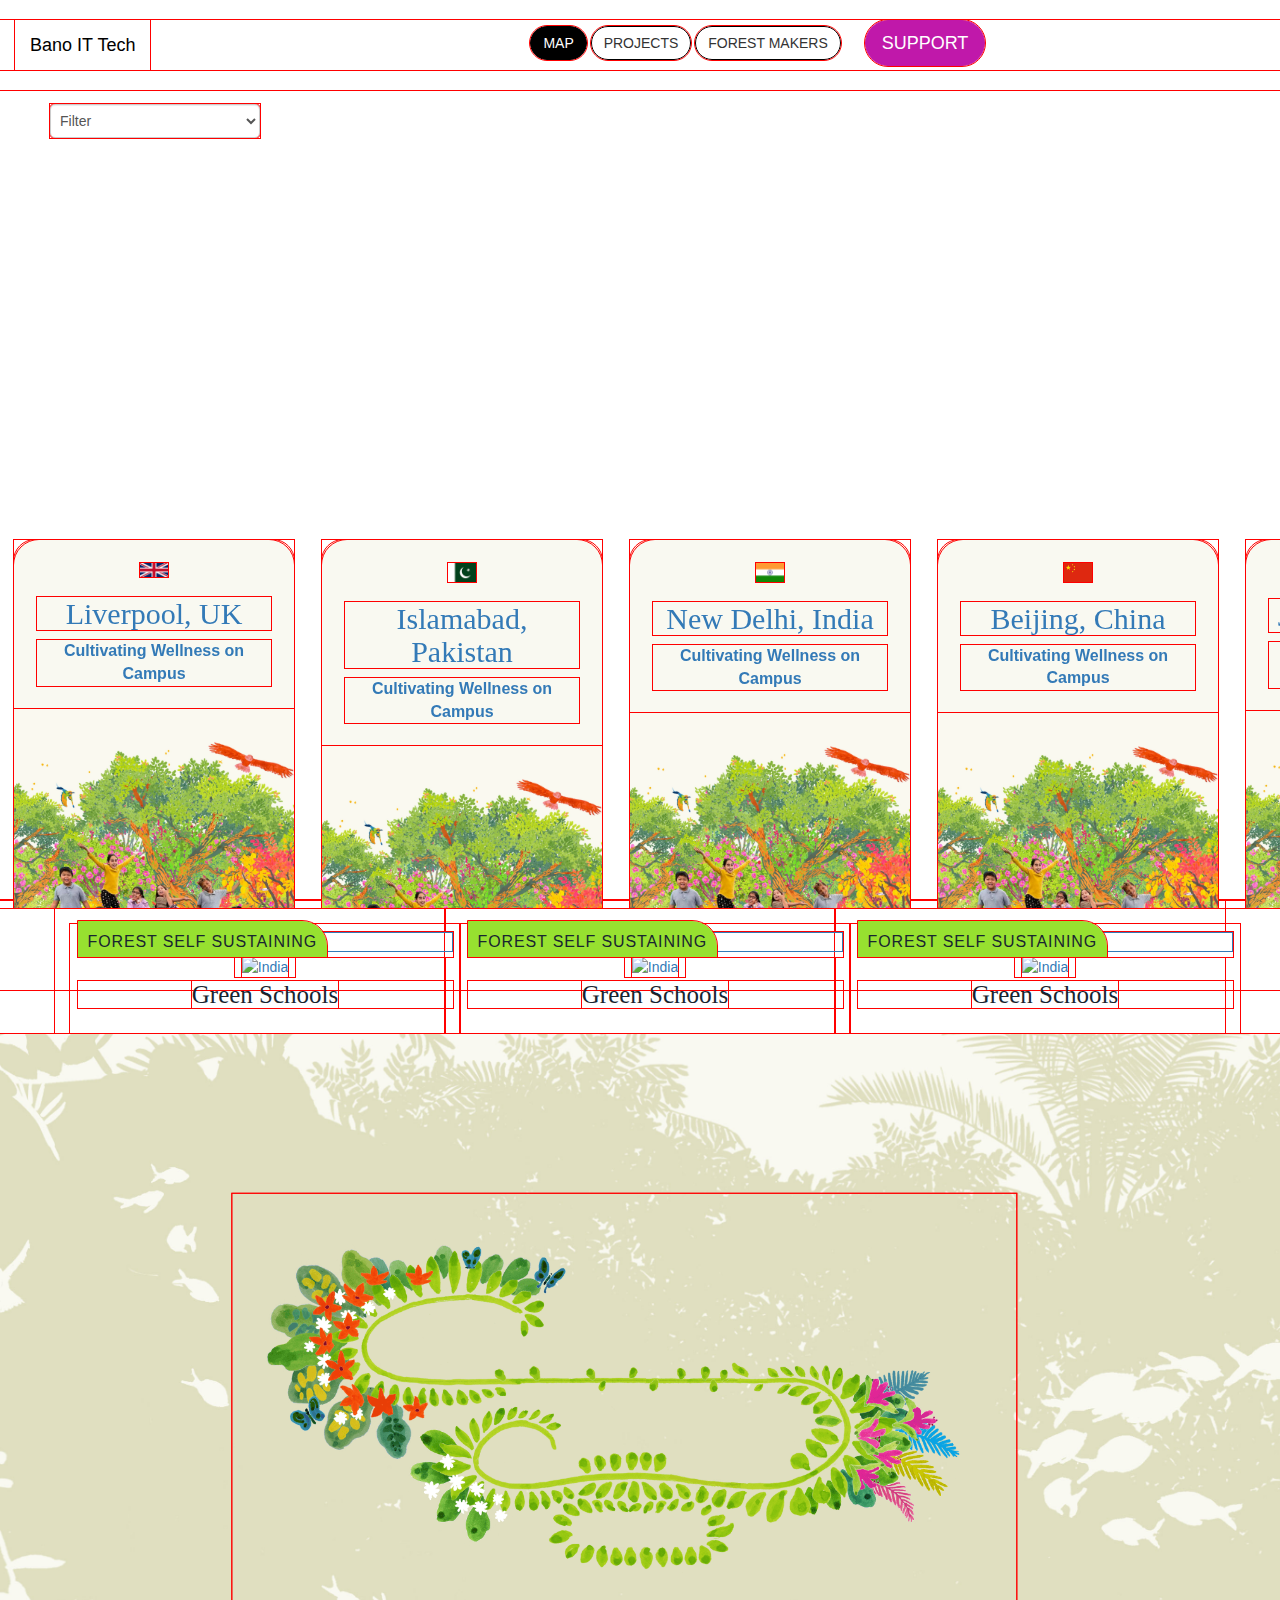
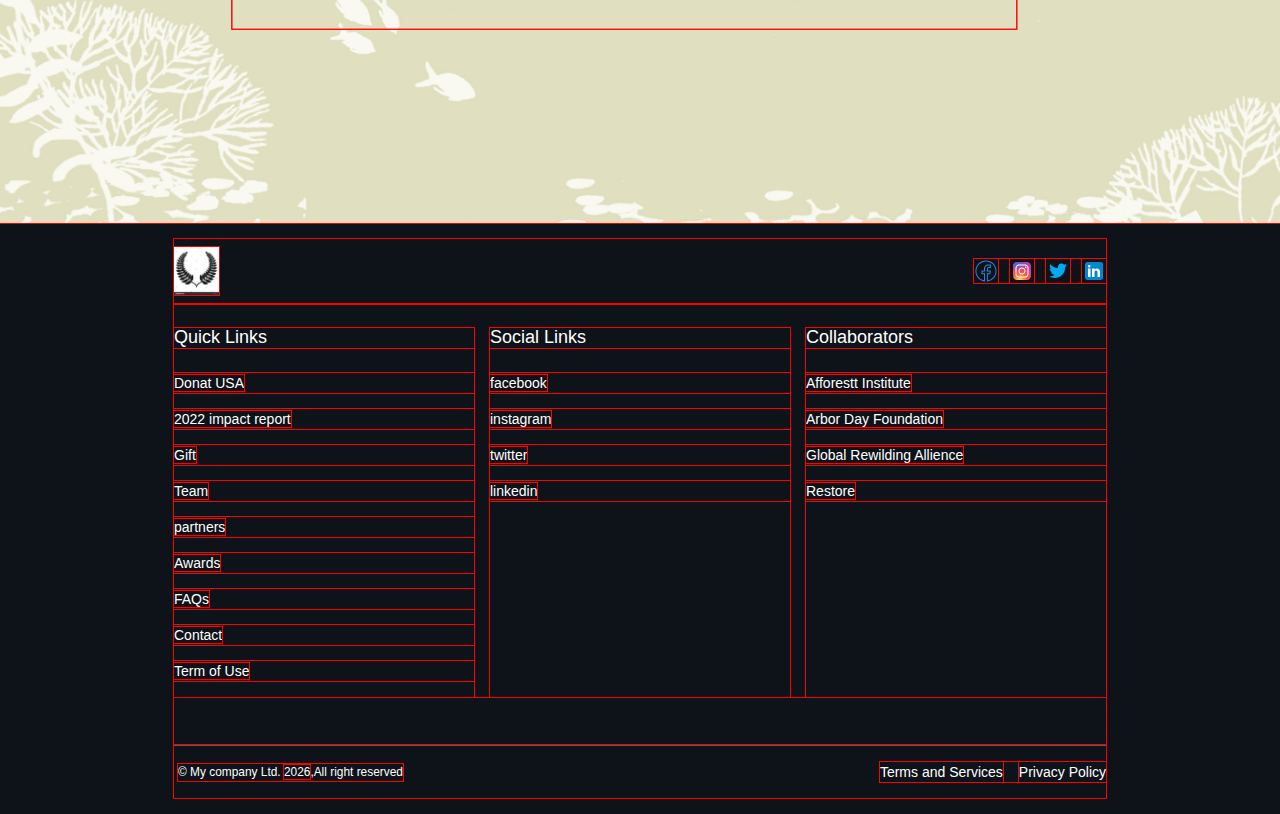
==== commit fdaf3a49: "common changes" ====
--- a/index.html
+++ b/index.html
@@ -21,12 +21,15 @@
             top: 0;
             width: 100%;
         }
+
+        * {
+            outline: 1px solid red;
+        }
     </style>
 
 </head>
 
-<body>
-
+<body style="overflow-x: hidden;">
     <!-- navbar start -->
     <nav class="sticky navbar-light bg-light"
         style="padding-top: 20px; background-color: white !important; z-index: 2000;height: 90px;">
@@ -39,7 +42,7 @@
        ">
                 MAP
             </button>
-            <button class="btn my-btn my-sm-0" style="margin-left: 0px">
+            <button class="btn my-btn my-sm-0" style="margin-left: 0px" onclick="location.href='#projects';">
                 PROJECTS
             </button>
             <button class="btn my-btn my-sm-0" style="margin-left: 0px">
@@ -1056,178 +1059,131 @@
     <!-- map end -->
 
     <!-- grid start -->
-    <div class="grid">
+    <div class="grid" id="projects">
         <div class="grids">
             <div class="grids-0">
-
-                <div class="t-align-c item-grid item-grid-0 grid-item-prj">
-                    <a class="item-a-grid"
-                        style="border-color: rgb(151, 225, 48); border-width: 10px; border-style: solid;" href="">
-                        <div class="item-f"><img
-                                src="https://cdn.sanity.io/images/oyzyxja8/production/b704a10f0fdcb8ec6b7a96ef936c1aa6a5388149-214x142.png?w=120&amp;q=75"
-                                alt="India"></div>
-                        <div class="item-main">
-                            <div class="item-main-0 t-size-xs t-uc"
-                                style="background-color: rgb(151, 225, 48);color: #192531;">Forest Self Sustaining
+                <div class="container">
+                    <div class="row">
+                        <div class="col-md-4 col-sm-12 col-12">
+                            <div class="t-align-c item-grid item-grid-0 grid-item-prj">
+                                <!--for border add it to a tag style="border-color: rgb(151, 225, 48); border-width: 10px; border-style: solid;" -->
+                                <a class="item-a-grid" href="">
+                                    <div class="item-f"><img
+                                            src="https://cdn.sanity.io/images/oyzyxja8/production/b704a10f0fdcb8ec6b7a96ef936c1aa6a5388149-214x142.png?w=120&amp;q=75"
+                                            alt="India"></div>
+                                    <div class="item-main">
+                                        <div class="item-main-0 t-size-xs t-uc"
+                                            style="background-color: rgb(151, 225, 48);color: #192531;">Forest Self
+                                            Sustaining
+                                        </div>
+                                        <img class="image-grid"
+                                            src="https://cdn.sanity.io/images/oyzyxja8/production/fa36ce47ef366af84cb31f7226b78c21e86d42f7-1500x1561.jpg?w=1500&amp;q=85&amp;auto=format"
+                                            data-src="https://cdn.sanity.io/images/oyzyxja8/production/fa36ce47ef366af84cb31f7226b78c21e86d42f7-1500x1561.jpg?w=1500&amp;q=85&amp;auto=format"
+                                            data-srcset="https://cdn.sanity.io/images/oyzyxja8/production/fa36ce47ef366af84cb31f7226b78c21e86d42f7-1500x1561.jpg?w=1500&amp;q=85&amp;auto=format 1500w,https://cdn.sanity.io/images/oyzyxja8/production/fa36ce47ef366af84cb31f7226b78c21e86d42f7-1500x1561.jpg?w=750&amp;q=85&amp;auto=format 750w"
+                                            data-sizes="auto" data-aspectratio="0.9609224855861627" alt=""
+                                            class="impactGrid_image__ts6i3 lazyautosizes ls-is-cached lazyloaded"
+                                            sizes="376px"
+                                            srcset="https://cdn.sanity.io/images/oyzyxja8/production/fa36ce47ef366af84cb31f7226b78c21e86d42f7-1500x1561.jpg?w=1500&amp;q=85&amp;auto=format 1500w,https://cdn.sanity.io/images/oyzyxja8/production/fa36ce47ef366af84cb31f7226b78c21e86d42f7-1500x1561.jpg?w=750&amp;q=85&amp;auto=format 750w">
+                                    </div>
+                                </a>
+                                <div class="after-image">
+                                    <div>
+                                        <h2 class="image-title t-heading t-clearface"><a href="">Green Schools</a></h2>
+                                    </div>
+                                </div>
                             </div>
-                            <img class="image-grid"
-                                src="https://cdn.sanity.io/images/oyzyxja8/production/fa36ce47ef366af84cb31f7226b78c21e86d42f7-1500x1561.jpg?w=1500&amp;q=85&amp;auto=format"
-                                data-src="https://cdn.sanity.io/images/oyzyxja8/production/fa36ce47ef366af84cb31f7226b78c21e86d42f7-1500x1561.jpg?w=1500&amp;q=85&amp;auto=format"
-                                data-srcset="https://cdn.sanity.io/images/oyzyxja8/production/fa36ce47ef366af84cb31f7226b78c21e86d42f7-1500x1561.jpg?w=1500&amp;q=85&amp;auto=format 1500w,https://cdn.sanity.io/images/oyzyxja8/production/fa36ce47ef366af84cb31f7226b78c21e86d42f7-1500x1561.jpg?w=750&amp;q=85&amp;auto=format 750w"
-                                data-sizes="auto" data-aspectratio="0.9609224855861627" alt=""
-                                class="impactGrid_image__ts6i3 lazyautosizes ls-is-cached lazyloaded" sizes="376px"
-                                srcset="https://cdn.sanity.io/images/oyzyxja8/production/fa36ce47ef366af84cb31f7226b78c21e86d42f7-1500x1561.jpg?w=1500&amp;q=85&amp;auto=format 1500w,https://cdn.sanity.io/images/oyzyxja8/production/fa36ce47ef366af84cb31f7226b78c21e86d42f7-1500x1561.jpg?w=750&amp;q=85&amp;auto=format 750w">
-                        </div>
-                    </a>
-                    <div class="after-image">
-                        <div>
-                            <h2 class="image-title t-heading t-clearface"><a href="">Green Schools</a></h2>
+                        </div>
+                        <div class="col-md-4 col-sm-12 col-12">
+                            <div class="t-align-c item-grid item-grid-0 grid-item-prj">
+                                <a class="item-a-grid" href="">
+                                    <div class="item-f"><img
+                                            src="https://cdn.sanity.io/images/oyzyxja8/production/b704a10f0fdcb8ec6b7a96ef936c1aa6a5388149-214x142.png?w=120&amp;q=75"
+                                            alt="India"></div>
+                                    <div class="item-main">
+                                        <div class="item-main-0 t-size-xs t-uc"
+                                            style="background-color: rgb(151, 225, 48);color: #192531;">Forest Self
+                                            Sustaining
+                                        </div>
+                                        <img class="image-grid"
+                                            src="https://cdn.sanity.io/images/oyzyxja8/production/fa36ce47ef366af84cb31f7226b78c21e86d42f7-1500x1561.jpg?w=1500&amp;q=85&amp;auto=format"
+                                            data-src="https://cdn.sanity.io/images/oyzyxja8/production/fa36ce47ef366af84cb31f7226b78c21e86d42f7-1500x1561.jpg?w=1500&amp;q=85&amp;auto=format"
+                                            data-srcset="https://cdn.sanity.io/images/oyzyxja8/production/fa36ce47ef366af84cb31f7226b78c21e86d42f7-1500x1561.jpg?w=1500&amp;q=85&amp;auto=format 1500w,https://cdn.sanity.io/images/oyzyxja8/production/fa36ce47ef366af84cb31f7226b78c21e86d42f7-1500x1561.jpg?w=750&amp;q=85&amp;auto=format 750w"
+                                            data-sizes="auto" data-aspectratio="0.9609224855861627" alt=""
+                                            class="impactGrid_image__ts6i3 lazyautosizes ls-is-cached lazyloaded"
+                                            sizes="376px"
+                                            srcset="https://cdn.sanity.io/images/oyzyxja8/production/fa36ce47ef366af84cb31f7226b78c21e86d42f7-1500x1561.jpg?w=1500&amp;q=85&amp;auto=format 1500w,https://cdn.sanity.io/images/oyzyxja8/production/fa36ce47ef366af84cb31f7226b78c21e86d42f7-1500x1561.jpg?w=750&amp;q=85&amp;auto=format 750w">
+                                    </div>
+                                </a>
+                                <div class="after-image">
+                                    <div>
+                                        <h2 class="image-title t-heading t-clearface"><a href="">Green Schools</a></h2>
+                                    </div>
+                                </div>
+                            </div>
+                        </div>
+                        <div class="col-md-4 col-sm-12 col-12">
+                            <div class="t-align-c item-grid item-grid-0 grid-item-prj">
+                                <a class="item-a-grid" href="">
+                                    <div class="item-f"><img
+                                            src="https://cdn.sanity.io/images/oyzyxja8/production/b704a10f0fdcb8ec6b7a96ef936c1aa6a5388149-214x142.png?w=120&amp;q=75"
+                                            alt="India"></div>
+                                    <div class="item-main">
+                                        <div class="item-main-0 t-size-xs t-uc"
+                                            style="background-color: rgb(151, 225, 48);color: #192531;">Forest Self
+                                            Sustaining
+                                        </div>
+                                        <img class="image-grid"
+                                            src="https://cdn.sanity.io/images/oyzyxja8/production/fa36ce47ef366af84cb31f7226b78c21e86d42f7-1500x1561.jpg?w=1500&amp;q=85&amp;auto=format"
+                                            data-src="https://cdn.sanity.io/images/oyzyxja8/production/fa36ce47ef366af84cb31f7226b78c21e86d42f7-1500x1561.jpg?w=1500&amp;q=85&amp;auto=format"
+                                            data-srcset="https://cdn.sanity.io/images/oyzyxja8/production/fa36ce47ef366af84cb31f7226b78c21e86d42f7-1500x1561.jpg?w=1500&amp;q=85&amp;auto=format 1500w,https://cdn.sanity.io/images/oyzyxja8/production/fa36ce47ef366af84cb31f7226b78c21e86d42f7-1500x1561.jpg?w=750&amp;q=85&amp;auto=format 750w"
+                                            data-sizes="auto" data-aspectratio="0.9609224855861627" alt=""
+                                            class="impactGrid_image__ts6i3 lazyautosizes ls-is-cached lazyloaded"
+                                            sizes="376px"
+                                            srcset="https://cdn.sanity.io/images/oyzyxja8/production/fa36ce47ef366af84cb31f7226b78c21e86d42f7-1500x1561.jpg?w=1500&amp;q=85&amp;auto=format 1500w,https://cdn.sanity.io/images/oyzyxja8/production/fa36ce47ef366af84cb31f7226b78c21e86d42f7-1500x1561.jpg?w=750&amp;q=85&amp;auto=format 750w">
+                                    </div>
+                                </a>
+                                <div class="after-image">
+                                    <div>
+                                        <h2 class="image-title t-heading t-clearface"><a href="">Green Schools</a></h2>
+                                    </div>
+                                </div>
+                            </div>
                         </div>
                     </div>
                 </div>
-
-                <div class="t-align-c item-grid item-grid-0 grid-item-prj">
-                    <a class="item-a-grid"
-                        style="border-color: rgb(151, 225, 48); border-width: 10px; border-style: solid;" href="">
-                        <div class="item-f"><img
-                                src="https://cdn.sanity.io/images/oyzyxja8/production/b704a10f0fdcb8ec6b7a96ef936c1aa6a5388149-214x142.png?w=120&amp;q=75"
-                                alt="India"></div>
-                        <div class="item-main">
-                            <div class="item-main-0 t-size-xs t-uc"
-                                style="background-color: rgb(151, 225, 48);color: #192531;">Forest Self Sustaining
+            </div>
+
+        </div>
+    </div>
+    <!-- grid end -->
+
+
+    <div class="container-fluid" style="padding-right: 0 !important;padding-left: 0 !important;">
+        <div class="row">
+            <div class="col-md-12">
+                <div style="position: relative;">
+                    <img src="./assets/images/newsletter.jpg" class="img-fluid" style="position: relative;">
+                    <div
+                        style="position: absolute;transform: translate(-52%,-54%);width: 56em;top: 50%;left: 50%;z-index: 2;">
+                        <img src="./assets/images/newsletter-overlay.png" id="newsletter-img" class="img-fluid">
+                        <!-- <div style="z-index: 3;text-align: center;transform: translate(0,-147%);">
+                            <h3 class="t-clearface" style="font-size: 3.375rem;">Banoit-fy your inbox</h3>
+                            <div class="" style="line-height: 1.28;
+                            font-size: 1.125rem;">
+                                <p>Sign up for biodiversity building updates!</p>
                             </div>
-                            <img class="image-grid"
-                                src="https://cdn.sanity.io/images/oyzyxja8/production/fa36ce47ef366af84cb31f7226b78c21e86d42f7-1500x1561.jpg?w=1500&amp;q=85&amp;auto=format"
-                                data-src="https://cdn.sanity.io/images/oyzyxja8/production/fa36ce47ef366af84cb31f7226b78c21e86d42f7-1500x1561.jpg?w=1500&amp;q=85&amp;auto=format"
-                                data-srcset="https://cdn.sanity.io/images/oyzyxja8/production/fa36ce47ef366af84cb31f7226b78c21e86d42f7-1500x1561.jpg?w=1500&amp;q=85&amp;auto=format 1500w,https://cdn.sanity.io/images/oyzyxja8/production/fa36ce47ef366af84cb31f7226b78c21e86d42f7-1500x1561.jpg?w=750&amp;q=85&amp;auto=format 750w"
-                                data-sizes="auto" data-aspectratio="0.9609224855861627" alt=""
-                                class="impactGrid_image__ts6i3 lazyautosizes ls-is-cached lazyloaded" sizes="376px"
-                                srcset="https://cdn.sanity.io/images/oyzyxja8/production/fa36ce47ef366af84cb31f7226b78c21e86d42f7-1500x1561.jpg?w=1500&amp;q=85&amp;auto=format 1500w,https://cdn.sanity.io/images/oyzyxja8/production/fa36ce47ef366af84cb31f7226b78c21e86d42f7-1500x1561.jpg?w=750&amp;q=85&amp;auto=format 750w">
-                        </div>
-                    </a>
-                    <div class="after-image">
-                        <div>
-                            <h2 class="image-title t-heading t-clearface"><a href="">Green Schools</a></h2>
-                        </div>
+                            <form class="t-size-s"><input type="email" class="" placeholder="Email Address"
+                                    required=""><button type="submit" style="background-color: #f9f9f1;" class="button button--outline">Submit</button>
+                            </form>
+                        </div> -->
                     </div>
+
                 </div>
-
-                <div class="t-align-c item-grid item-grid-0 grid-item-prj">
-                    <a class="item-a-grid"
-                        style="border-color: rgb(151, 225, 48); border-width: 10px; border-style: solid;" href="">
-                        <div class="item-f"><img
-                                src="https://cdn.sanity.io/images/oyzyxja8/production/b704a10f0fdcb8ec6b7a96ef936c1aa6a5388149-214x142.png?w=120&amp;q=75"
-                                alt="India"></div>
-                        <div class="item-main">
-                            <div class="item-main-0 t-size-xs t-uc"
-                                style="background-color: rgb(151, 225, 48);color: #192531;">Forest Self Sustaining
-                            </div>
-                            <img class="image-grid"
-                                src="https://cdn.sanity.io/images/oyzyxja8/production/fa36ce47ef366af84cb31f7226b78c21e86d42f7-1500x1561.jpg?w=1500&amp;q=85&amp;auto=format"
-                                data-src="https://cdn.sanity.io/images/oyzyxja8/production/fa36ce47ef366af84cb31f7226b78c21e86d42f7-1500x1561.jpg?w=1500&amp;q=85&amp;auto=format"
-                                data-srcset="https://cdn.sanity.io/images/oyzyxja8/production/fa36ce47ef366af84cb31f7226b78c21e86d42f7-1500x1561.jpg?w=1500&amp;q=85&amp;auto=format 1500w,https://cdn.sanity.io/images/oyzyxja8/production/fa36ce47ef366af84cb31f7226b78c21e86d42f7-1500x1561.jpg?w=750&amp;q=85&amp;auto=format 750w"
-                                data-sizes="auto" data-aspectratio="0.9609224855861627" alt=""
-                                class="impactGrid_image__ts6i3 lazyautosizes ls-is-cached lazyloaded" sizes="376px"
-                                srcset="https://cdn.sanity.io/images/oyzyxja8/production/fa36ce47ef366af84cb31f7226b78c21e86d42f7-1500x1561.jpg?w=1500&amp;q=85&amp;auto=format 1500w,https://cdn.sanity.io/images/oyzyxja8/production/fa36ce47ef366af84cb31f7226b78c21e86d42f7-1500x1561.jpg?w=750&amp;q=85&amp;auto=format 750w">
-                        </div>
-                    </a>
-                    <div class="after-image">
-                        <div>
-                            <h2 class="image-title t-heading t-clearface"><a href="">Green Schools</a></h2>
-                        </div>
-                    </div>
-                </div>
-
-
             </div>
         </div>
     </div>
-    <!-- grid end -->
-
-
-
-
-    <!-- commented old code -->
-    <!-- <div class="container-fluid">
-        <div class="row">
-            <div class="col-md-3 my-div text-center" id="div-overlay-pk" onclick="funcIsl()">
-                <button id="btn-pic-pk" onclick="applyStylesMinus('btn-pic-pk','div-pad-pk', 'div-overlay-pk'); event.stopPropagation(); "><svg
-                        width="26" height="26" viewBox="0 0 26 26" xmlns="http://www.w3.org/2000/svg">
-                        <title>Reset</title>
-                        <g stroke="#192531" stroke-width="2" fill="none" fill-rule="evenodd">
-                            <rect fill="#F9F9F1" x="1" y="1" width="24" height="24" rx="12"></rect>
-                            <path stroke-linecap="round" d="M9 9.04l8.52 8.45M9.02 17.54l8.49-8.48"></path>
-                        </g>
-                    </svg></button>
-                <div class="" id="div-pad-pk" style="padding-top: 20px;">
-                    <img src="./assets/images/pak.png" alt="South Africa " width="10%">
-                </div>
-
-                <h3 class="">Pakistan</h3>
-                <div class="">Cultivating a green heaven for community
-                    wellness and education.<br>
-                    <img class="img-fluid" src="./assets/images/happy.webp" alt="South Africa " width="70%">
-
-                </div>
-            </div>
-
-            <div class="col-md-3 my-div text-center" id="div-overlay-uk" onclick="funcUk()" style="left: 480px !important;">
-                <button id="btn-pic-uk" onclick="applyStylesMinus('btn-pic-uk','div-pad-uk', 'div-overlay-uk'); event.stopPropagation();"><svg
-                        width="26" height="26" viewBox="0 0 26 26" xmlns="http://www.w3.org/2000/svg">
-                        <title>Reset</title>
-                        <g stroke="#192531" stroke-width="2" fill="none" fill-rule="evenodd">
-                            <rect fill="#F9F9F1" x="1" y="1" width="24" height="24" rx="12"></rect>
-                            <path stroke-linecap="round" d="M9 9.04l8.52 8.45M9.02 17.54l8.49-8.48"></path>
-                        </g>
-                    </svg></button>
-                <div class="" id="div-pad-uk" style="padding-top: 20px;">
-                    <img src="./assets/images/UK.jpg" alt="South Africa " width="10%">
-                </div>
-
-                <h3 class="">UK</h3>
-                <div class="">Cultivating a green heaven for community
-                    wellness and education.<br>
-                    <img class="img-fluid" src="./assets/images/happy.webp" alt="South Africa "
-                        style="object-fit: cover;" width="70%">
-
-                </div>
-            </div>
-
-            <div class="col-md-3 my-div text-center" id="div-overlay-usa" onclick="funcUsa()" style="left: 915px !important;">
-                <button id="btn-pic-usa" onclick="applyStylesMinus('btn-pic-usa','div-pad-usa', 'div-overlay-usa'); event.stopPropagation(); "><svg
-                        width="26" height="26" viewBox="0 0 26 26" xmlns="http://www.w3.org/2000/svg">
-                        <title>Reset</title>
-                        <g stroke="#192531" stroke-width="2" fill="none" fill-rule="evenodd">
-                            <rect fill="#F9F9F1" x="1" y="1" width="24" height="24" rx="12"></rect>
-                            <path stroke-linecap="round" d="M9 9.04l8.52 8.45M9.02 17.54l8.49-8.48"></path>
-                        </g>
-                    </svg></button>
-                <div class="" id="div-pad-usa" style="padding-top: 20px;">
-                    <img src="./assets/images/USA.jpg" alt="South Africa " width="10%">
-                </div>
-
-                <h3 class="">USA</h3>
-                <div class="">Cultivating a green heaven for community
-                    wellness and education.<br>
-                    <img class="img-fluid" src="./assets/images/happy.webp" alt="South Africa "
-                        style="object-fit: cover;" width="70%">
-                </div>
-            </div>
-        </div>
+
     
-
-        <div class="container-fluid bg-light"
-        style="position: relative !important; z-index: 2000;">
-        <div class="row">
-            <div class="md-6">
-                <div class="">
-                    <img src="./assets/images/bg.png" alt="South Africa " width="100%">
-                </div>
-            </div>
-        </div>
-    </div> -->
-    <!-- commented old code -->
-
     <!-- footer start -->
     <footer>
         <div class="footer-wrapper">
@@ -1341,22 +1297,7 @@
     <script src="https://unpkg.com/gsap@3/dist/Draggable.min.js"></script>
     <script src="./assets/js/slider-card.js"></script>
     <script>
-        // function scrollSmoothlyToRight(slider) {
-        //     const scrollStep = 10;
-        //     const scrollInterval = 10;
-
-        //     let scrollAmount = 0;
-
-        //     const scrollIntervalID = setInterval(() => {
-        //         slider.scrollLeft += scrollStep;
-        //         scrollAmount += scrollStep;
-
-        //         if (scrollAmount >= slider.offsetWidth) {
-        //             clearInterval(scrollIntervalID);
-        //         }
-        //     }, scrollInterval);
-        // }
-
+        
         function changeMarginTop(clickedItem) {
             const totalItems = 49;
 
@@ -1381,70 +1322,10 @@
 
         }
 
-
         function handleClick(clickedItem, Lat, Long) {
             allContray(Lat, Long)
             changeMarginTop(clickedItem);
         }
-
-
-        // const clickableItem1 = document.getElementById("clickedItem1");
-        // const clickableItem2 = document.getElementById("clickedItem2");
-        // const clickableItem3 = document.getElementById("clickedItem3");
-        // const clickableItem4 = document.getElementById("clickedItem4");
-        // const clickableItem5 = document.getElementById("clickedItem5");
-        // const clickableItem6 = document.getElementById("clickedItem6");
-        // const clickableItem7 = document.getElementById("clickedItem7");
-        // const clickableItem8 = document.getElementById("clickedItem8");
-        // const clickableItem9 = document.getElementById("clickedItem9");
-        // const clickableItem10 = document.getElementById("clickedItem10");
-
-        // clickableItem2.addEventListener("click", () => {
-        //     clickableItem2.classList.toggle("clicked");
-        //     clickableItem1.style.transform = "translate3d(2735px, 0px, 0px)";
-        //     clickableItem1.style.transitionDuration = "0ms";
-        //     clickableItem2.style.transform = "translate3d(-305px, 0px, 0px)";
-        //     clickableItem2.style.transitionDuration = "0ms";
-        //     clickableItem3.style.transform = "translate3d(-305px, 0px, 0px)";
-        //     clickableItem3.style.transitionDuration = "0ms";
-        //     clickableItem4.style.transform = "translate3d(-305px, 0px, 0px)";
-        //     clickableItem4.style.transitionDuration = "0ms";
-        //     clickableItem5.style.transform = "translate3d(-305px, 0px, 0px)";
-        //     clickableItem5.style.transitionDuration = "0ms";
-        //     clickableItem6.style.transform = "translate3d(-305px, 0px, 0px)";
-        //     clickableItem6.style.transitionDuration = "0ms";
-        //     clickableItem7.style.transform = "translate3d(-305px, 0px, 0px)";
-        //     clickableItem7.style.transitionDuration = "0ms";
-        //     clickableItem8.style.transform = "translate3d(-305px, 0px, 0px)";
-        //     clickableItem8.style.transitionDuration = "0ms";
-        //     clickableItem9.style.transform = "translate3d(-305px, 0px, 0px)";
-        //     clickableItem9.style.transitionDuration = "0ms";
-        //     clickableItem10.style.transform = "translate3d(-305px, 0px, 0px)";
-        //     clickableItem10.style.transitionDuration = "0ms";
-        // });
-        // clickableItem3.addEventListener("click", () => {
-        //     clickableItem3.classList.toggle("clicked");
-        //     clickableItem1.style.transform = "translate3d(2430px, 0px, 0px)";
-        //     clickableItem1.style.transitionDuration = "0ms";
-        //     clickableItem2.style.transform = "translate3d(2430px, 0px, 0px)";
-        //     clickableItem2.style.transitionDuration = "0ms";
-        //     clickableItem3.style.transform = "translate3d(-610px, 0px, 0px)";
-        //     clickableItem3.style.transitionDuration = "0ms";
-        //     clickableItem4.style.transform = "translate3d(-610px, 0px, 0px)";
-        //     clickableItem4.style.transitionDuration = "0ms";
-        //     clickableItem5.style.transform = "translate3d(-610px, 0px, 0px)";
-        //     clickableItem5.style.transitionDuration = "0ms";
-        //     clickableItem6.style.transform = "translate3d(-610px, 0px, 0px)";
-        //     clickableItem6.style.transitionDuration = "0ms";
-        //     clickableItem7.style.transform = "translate3d(-305px, 0px, 0px)";
-        //     clickableItem7.style.transitionDuration = "0ms";
-        //     clickableItem8.style.transform = "translate3d(-915px, 0px, 0px)";
-        //     clickableItem8.style.transitionDuration = "0ms";
-        //     clickableItem9.style.transform = "translate3d(-610px, 0px, 0px)";
-        //     clickableItem9.style.transitionDuration = "0ms";
-        //     clickableItem10.style.transform = "translate3d(-610px, 0px, 0px)";
-        //     clickableItem10.style.transitionDuration = "0ms";
-        // });
     </script>
 </body>
 
--- a/assets/css/style.css
+++ b/assets/css/style.css
@@ -525,13 +525,16 @@
 }
 
 @media only screen and (max-width: 1024px) {
-  .my-btn {
-  }
   .my-btn-s{
     margin-top: 0px;
     margin-left: 30px;
   }
 }
+@media only screen and (max-width: 756px) {
+  #newsletter-img{
+    display: none;
+  }
+}
 
 /* Extra large devices (large laptops and desktops, 1200px and up) */
 @media only screen and (max-width: 1200px) {
@@ -551,6 +554,19 @@
   }
 }
 /* navbar media queries end */
+
+/*  */
+.t-size-s input{
+  height: 3.125rem;
+  display: flex;
+  justify-content: center;
+  align-items: center;
+  border-radius: 10rem;
+  padding: 0 1.625rem .125em;
+  border: 0;
+  background-color: #fff;
+}
+/*  */
 
 
 /* support */
@@ -607,9 +623,10 @@
   border: 2px solid;
 }
 .button--outline:hover{
-   background-color: black !important;
-  color: #fff;
-}
+    background-color: #525f7f !important;
+    color: white !important;
+}
+
 .button--pink:hover{
   background: none;
   color: #c018aa;
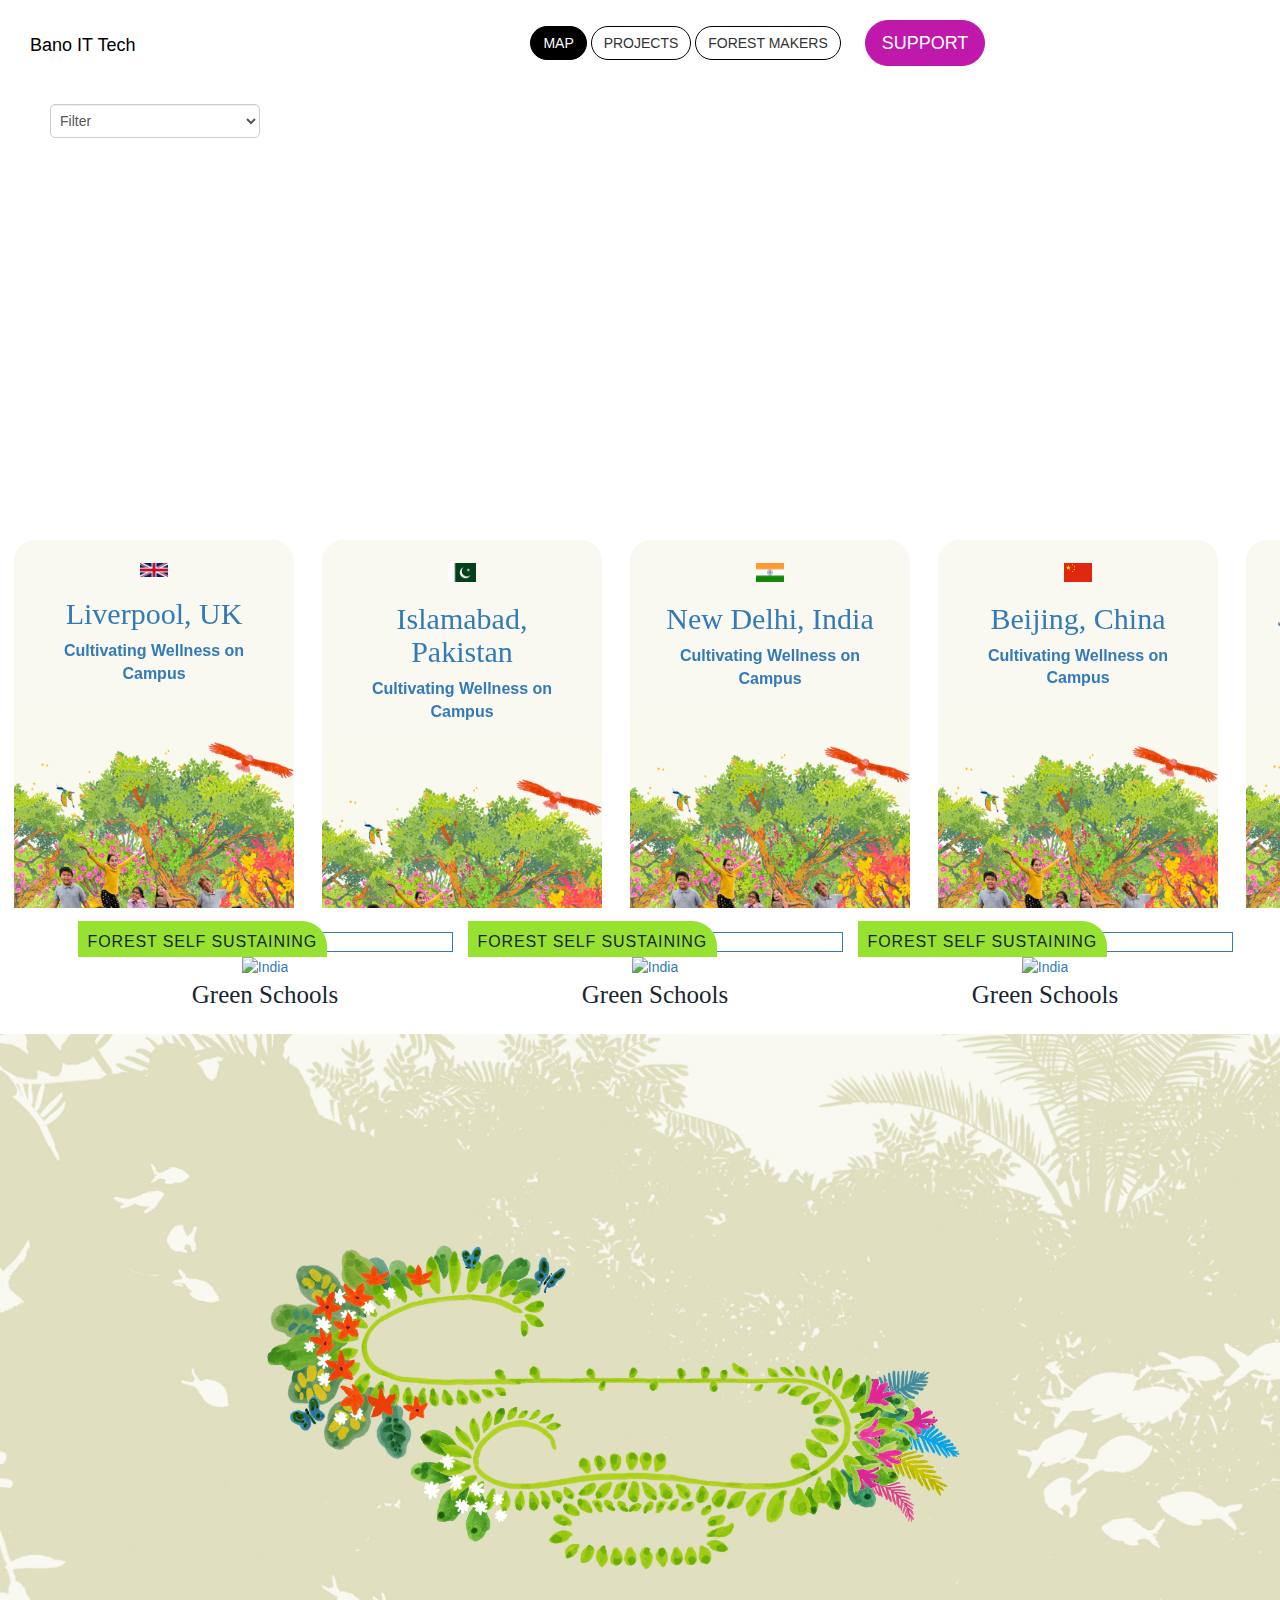
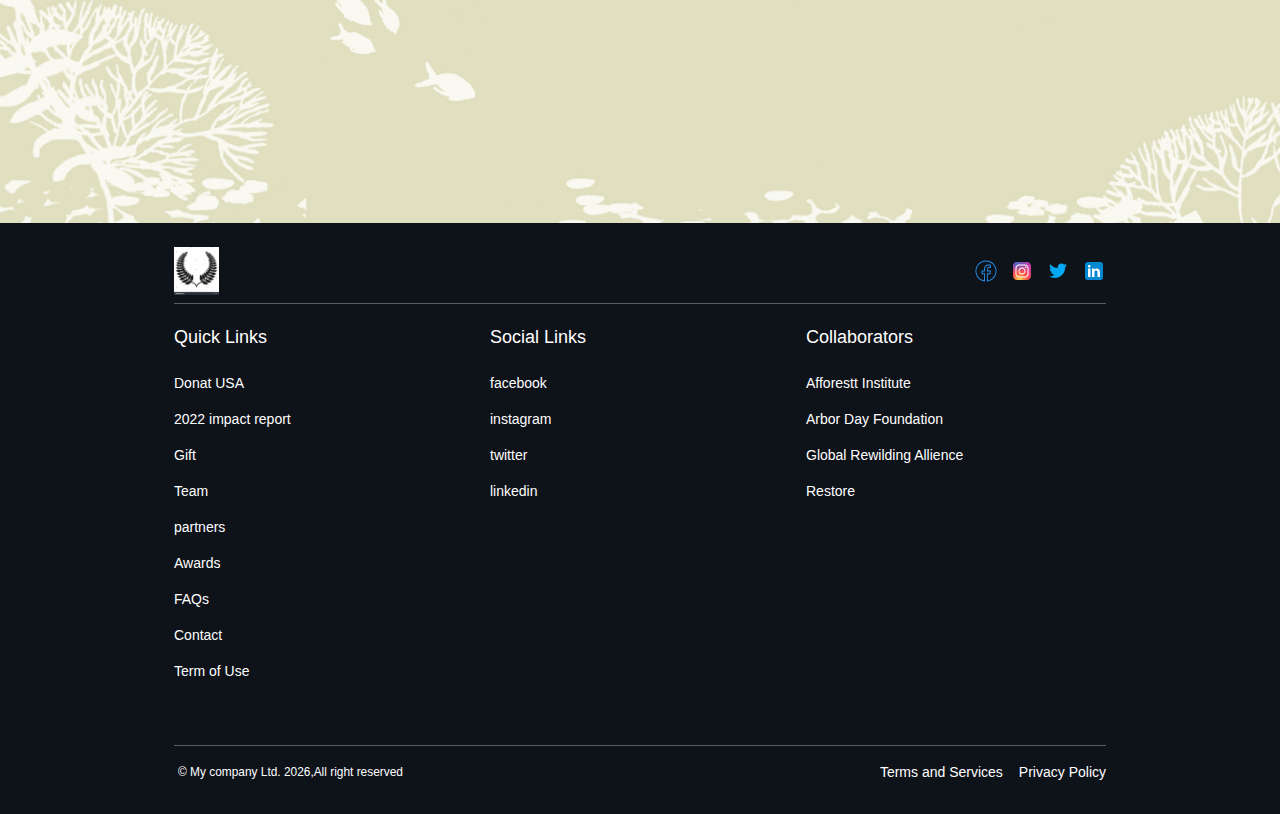
==== commit 1c2f1bad: "scroller set" ====
--- a/index.html
+++ b/index.html
@@ -22,9 +22,6 @@
             width: 100%;
         }
 
-        * {
-            outline: 1px solid red;
-        }
     </style>
 
 </head>
